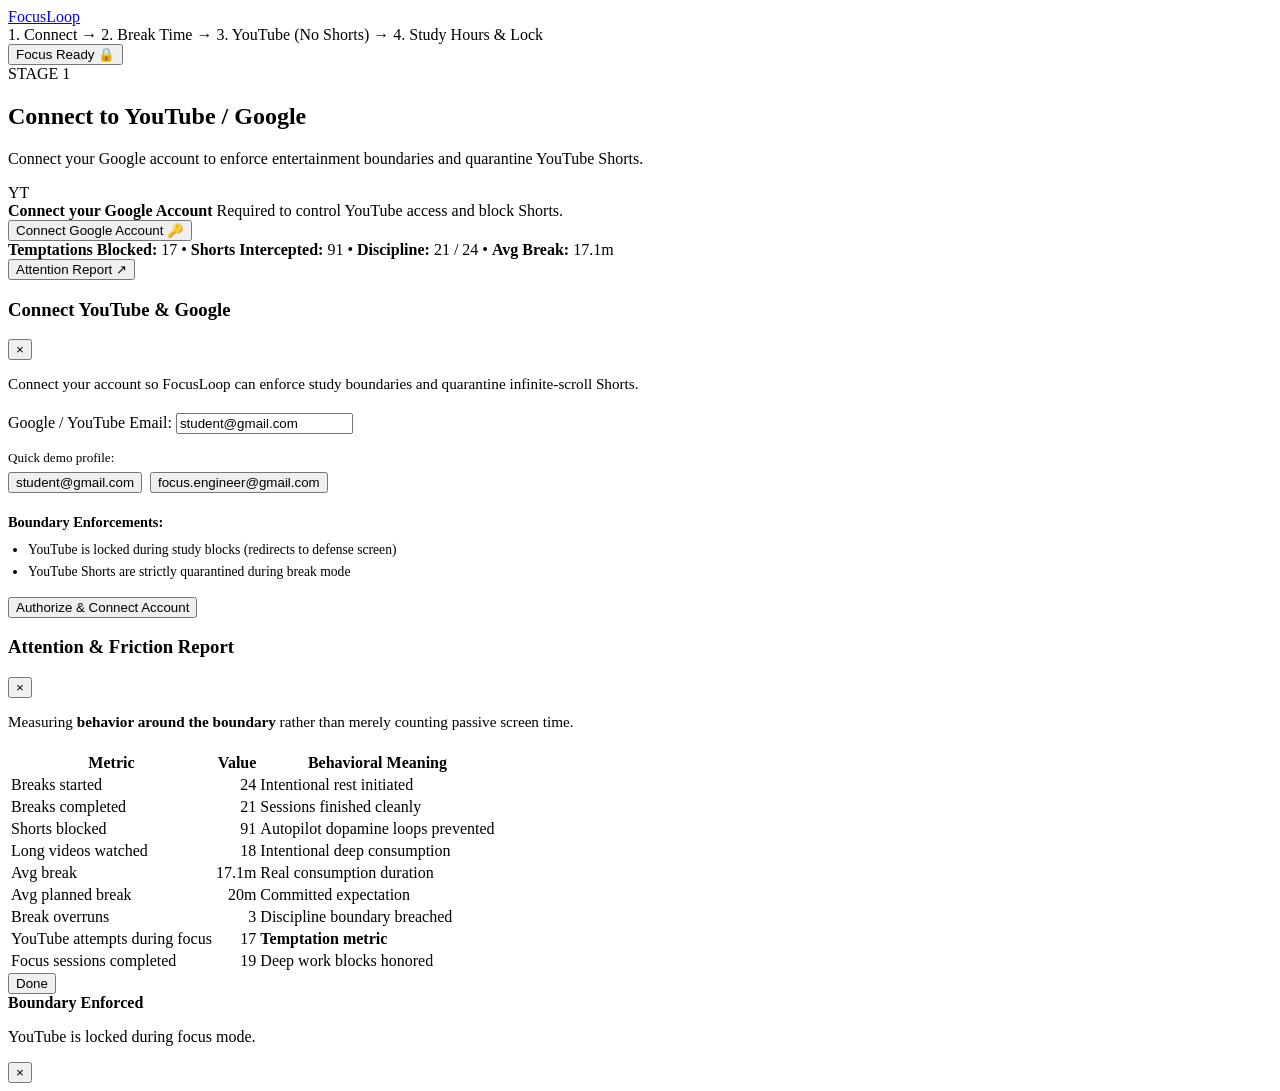
==== core/templates/index.html @ 4b663a51 "Add scrollable feed, intentional search without suggestions, and video bookmarking" ====
<!DOCTYPE html>
<html lang="en">
<head>
  <meta charset="UTF-8">
  <meta name="viewport" content="width=device-width, initial-scale=1.0">
  <title>FocusLoop - Intentional YouTube & Break Boundary</title>
  <link rel="stylesheet" href="/static/css/styles.css">
  <link rel="icon" href="data:image/svg+xml,<svg xmlns=%22http://www.w3.org/2000/svg%22 viewBox=%220%22><text y=%2224%22 font-size=%2222%22>FL</text></svg>">
</head>
<body>

  <!-- Top Brand Navigation Bar -->
  <header class="brand-navbar">
    <a href="/" class="brand-logo-text">FocusLoop</a>

    <div class="flow-stage-indicator" id="flow-stage-indicator">
      <span class="stage-step active" id="badge-step-1">1. Connect</span>
      <span class="stage-arrow">→</span>
      <span class="stage-step" id="badge-step-2">2. Break Time</span>
      <span class="stage-arrow">→</span>
      <span class="stage-step" id="badge-step-3">3. YouTube (No Shorts)</span>
      <span class="stage-arrow">→</span>
      <span class="stage-step" id="badge-step-4">4. Study Hours & Lock</span>
    </div>

    <div class="brand-nav-action">
      <button id="header-status-btn" class="pill-btn">
        Focus Ready 🔒
      </button>
    </div>
  </header>

  <!-- Main Container for Sequential Progression -->
  <main class="page-container">
    <div class="ux-flow-wrapper">

      <!-- ========================================================
           STAGE 1: CONNECT TO GOOGLE / YOUTUBE ACCOUNT
           ======================================================== -->
      <section class="flow-card stage-section" id="stage-connect">
        <div class="flow-card-header">
          <div class="step-badge">STAGE 1</div>
          <h2 class="flow-title">Connect to YouTube / Google</h2>
        </div>
        <p class="flow-desc">
          Connect your Google account to enforce entertainment boundaries and quarantine YouTube Shorts.
        </p>

        <div class="account-prompt-box" id="account-unconnected-box">
          <div class="prompt-icon-group">
            <div class="prompt-avatar-unconnected">YT</div>
            <div class="prompt-text-group">
              <strong class="prompt-title">Connect your Google Account</strong>
              <span class="prompt-sub">Required to control YouTube access and block Shorts.</span>
            </div>
          </div>
          <button id="btn-open-connect-modal" class="pill-btn">
            Connect Google Account 🔑
          </button>
        </div>

        <div class="account-connect-box" id="account-connected-box" style="display: none;">
          <div class="account-info-group">
            <div class="account-avatar" id="account-avatar-char">G</div>
            <div class="account-meta">
              <span class="account-name" id="account-name-text">Google Account: student@gmail.com</span>
              <span class="account-status-pill" id="account-status-pill">● Protected & Synced</span>
            </div>
          </div>
          <div class="account-actions">
            <span class="badge-connected-verified">Active Shield ✓</span>
            <button id="btn-proceed-to-break" class="pill-btn">
              Continue to Choose Break Time →
            </button>
          </div>
        </div>
      </section>


      <!-- ========================================================
           STAGE 2: CHOOSE BREAK TIME
           ======================================================== -->
      <section class="flow-card stage-section" id="stage-choose-break" style="display: none;">
        <div class="flow-card-header">
          <div class="step-badge">STAGE 2</div>
          <h2 class="flow-title">Choose Your Break Time</h2>
        </div>
        <p class="flow-desc">
          How long would you like to take your break? You will be taken directly to YouTube (with Shorts strictly blocked).
        </p>

        <div class="break-choice-container">
          <div class="break-pill-options" id="break-options-group">
            <button type="button" class="break-choice-pill" data-minutes="5">
              <span class="choice-mins">5 min</span>
              <span class="choice-sub">Quick rest</span>
            </button>
            <button type="button" class="break-choice-pill" data-minutes="10">
              <span class="choice-mins">10 min</span>
              <span class="choice-sub">Standard</span>
            </button>
            <button type="button" class="break-choice-pill active" data-minutes="15">
              <span class="choice-mins">15 min</span>
              <span class="choice-sub">Balanced</span>
            </button>
            <button type="button" class="break-choice-pill" data-minutes="20">
              <span class="choice-mins">20 min</span>
              <span class="choice-sub">Long break</span>
            </button>
          </div>

          <div class="custom-break-row">
            <label for="input-custom-break" class="subrow-label">Or custom break minutes:</label>
            <input type="number" id="input-custom-break" class="brand-input brand-input-sm" min="1" max="60" placeholder="15" value="15">
          </div>

          <div class="stage-action-bar">
            <button id="btn-launch-youtube-break" class="pill-btn pill-btn-lg">
              Go to YouTube Page (No Shorts) 🌿 →
            </button>
          </div>
        </div>
      </section>


      <!-- ========================================================
           STAGE 3: DIRECTLY YOUTUBE PAGE (STRICTLY NO SHORTS)
           ======================================================== -->
      <section class="flow-card stage-section" id="stage-youtube-break" style="display: none;">
        <div class="flow-card-header">
          <div class="break-title-wrap">
            <div style="display: flex; align-items: center; gap: 10px;">
              <div class="step-badge">STAGE 3</div>
              <h2 class="flow-title">YouTube Break (No Shorts Allowed)</h2>
            </div>
            <!-- Prominent Block Shorts badge matching sketch -->
            <span class="block-shorts-badge" id="badge-block-shorts">
              🛡️ Block Shorts • Long-Form Only
            </span>
          </div>
        </div>

        <p class="flow-desc">
          Enjoy intentional long-form videos during your break. Infinite-scroll Shorts and recommendation rabbit holes are strictly quarantined.
        </p>

        <!-- Floating/Sticky Break Timer Widget (Signature "(timer)" from sketch) -->
        <div class="sticky-break-timer-banner" id="sticky-break-timer">
          <div class="sticky-timer-left">
            <span class="sticky-timer-caption">Break Remaining</span>
            <span class="sticky-timer-clock" id="break-live-clock">15:00</span>
          </div>
          <div class="sticky-timer-right">
            <button id="btn-finish-break-now" class="pill-btn">
              Finish Break & Start Study 🔒
            </button>
          </div>
        </div>

        <!-- Custom Video URL Input Box (Watch any URL or test Shorts filter) -->
        <div class="custom-video-input-box">
          <label for="custom-video-url" class="custom-url-label">Search or paste any YouTube video link to watch:</label>
          <div class="custom-url-form">
            <input type="url" id="custom-video-url" class="brand-input" placeholder="Paste YouTube URL (e.g. https://www.youtube.com/watch?v=...)">
            <button id="btn-submit-custom-video" class="pill-btn">Watch Video ↗</button>
          </div>
          <div class="test-shorts-row">
            <span class="test-shorts-label">Shorts defense test:</span>
            <button id="btn-test-shorts-intercept" class="pill-link-btn" title="Simulates opening a Shorts link">
              🧪 Try opening a Shorts URL (youtube.com/shorts/...)
            </button>
          </div>
        </div>

        <!-- Inline Distraction-Free Video Player -->
        <div id="inline-player-container" class="inline-player-container">
          <div class="inline-player-header">
            <span id="inline-player-title" class="inline-player-title">Now Playing: How James Webb Space Telescope Unfolds (Veritasium)</span>
            <div style="display: flex; gap: 8px; align-items: center;">
              <a id="btn-player-external-link" href="https://www.youtube.com/watch?v=4P8fKd0IVWE" target="_blank" class="pill-btn pill-btn-sm pill-btn-outline" style="color: #ffffff; border-color: rgba(255,255,255,0.4);">
                Open in YouTube ↗
              </a>
              <button id="btn-close-inline-player" class="pill-btn pill-btn-sm pill-btn-outline" style="color: #ffffff; border-color: rgba(255,255,255,0.4);">
                Close Player &times;
              </button>
            </div>
          </div>
          <div class="inline-iframe-wrap" id="inline-player-iframe">
            <iframe 
              src="https://www.youtube.com/embed/4P8fKd0IVWE?rel=0&enablejsapi=1" 
              title="How James Webb Space Telescope Unfolds" 
              allow="accelerometer; autoplay; clipboard-write; encrypted-media; gyroscope; picture-in-picture; web-share" 
              referrerpolicy="strict-origin-when-cross-origin"
              allowfullscreen>
            </iframe>
          </div>
        </div>

        <!-- Curated Break Video List & Intentional Search -->
        <div class="break-video-feed-container">
          <!-- Intentional Direct Search Bar (No Distraction Suggestions) -->
          <div class="video-search-bar-wrap">
            <div class="search-input-group">
              <input type="text" id="video-search-input" class="brand-input" placeholder="🔍 Search any topic (e.g. Science, Space, History, Nature, Coding, Music...)" autocomplete="off">
              <button id="btn-video-search" class="pill-btn pill-btn-sm" type="button">Search</button>
              <button id="btn-video-clear-search" class="pill-btn pill-btn-sm pill-btn-outline" type="button" style="display: none;">Clear</button>
            </div>
            <div class="search-notice-text">Direct query matching • Zero algorithmic distraction suggestions</div>
          </div>

          <!-- Category and Saved Filter Pills -->
          <div class="feed-header-bar">
            <span class="feed-label" id="feed-results-count">Approved Long-Form Videos</span>
            <div class="feed-actions">
              <button class="filter-pill active" data-cat="All" id="filter-all">All</button>
              <button class="filter-pill" data-cat="Science & Tech">Science</button>
              <button class="filter-pill" data-cat="Nature">Nature</button>
              <button class="filter-pill" data-cat="History">History</button>
              <button class="filter-pill" data-cat="Engineering">Engineering</button>
              <button class="filter-pill" data-cat="Music & Focus">Focus Music</button>
              <button class="filter-pill saved-pill-badge" id="filter-saved">★ Saved Queue (<span id="saved-counter-badge">0</span>)</button>
              <button class="filter-pill" id="btn-surprise-pick">Surprise Pick</button>
            </div>
          </div>

          <!-- Scrollable Video List -->
          <div class="video-rows-list scrollable-video-feed" id="video-cards-grid">
            <!-- Populated with clean horizontal video rows -->
          </div>
        </div>
      </section>


      <!-- ========================================================
           STAGE 4: ASK STUDY HOURS (TRIGGERED AFTER BREAK)
           ======================================================== -->
      <section class="flow-card stage-section" id="stage-ask-study" style="display: none;">
        <div class="flow-card-header">
          <div class="step-badge">STAGE 4</div>
          <h2 class="flow-title">Break is Over! How many hours will you study?</h2>
        </div>
        <p class="flow-desc">
          Rest time has concluded. Choose how many hours you will study, then FocusLoop will lock YouTube and close the entertainment app.
        </p>

        <div class="study-hours-container">
          <div class="study-input-row">
            <label for="study-task-input" class="input-label">What are you studying?</label>
            <input type="text" id="study-task-input" class="brand-input" placeholder="e.g. Mathematics, Programming, Exam preparation" value="Deep Study Session">
          </div>

          <div class="study-hours-presets">
            <span class="input-label">Select study duration:</span>
            <div class="hours-pills-row" id="study-hours-pills">
              <button type="button" class="hour-choice-pill" data-hours="1">
                <span class="hour-title">1 Hour</span>
                <span class="hour-sub">60 min focus</span>
              </button>
              <button type="button" class="hour-choice-pill active" data-hours="2">
                <span class="hour-title">2 Hours</span>
                <span class="hour-sub">120 min focus</span>
              </button>
              <button type="button" class="hour-choice-pill" data-hours="3">
                <span class="hour-title">3 Hours</span>
                <span class="hour-sub">180 min deep block</span>
              </button>
              <button type="button" class="hour-choice-pill" data-hours="4">
                <span class="hour-title">4 Hours</span>
                <span class="hour-sub">Extended study</span>
              </button>
            </div>
          </div>

          <div class="custom-study-row">
            <label for="study-custom-hours" class="subrow-label">Or custom hours / minutes:</label>
            <div style="display: flex; gap: 8px; align-items: center;">
              <input type="number" id="study-custom-hours" class="brand-input brand-input-sm" min="0.5" max="12" step="0.5" placeholder="2" value="2">
              <span style="font-weight: 700; font-size: 0.9rem;">hours</span>
            </div>
          </div>

          <div class="stage-action-bar">
            <button id="btn-lock-and-close" class="pill-btn pill-btn-lg">
              Lock YouTube & Close App 🔒
            </button>
          </div>
        </div>
      </section>


      <!-- ========================================================
           STAGE 5: APP CLOSED / YOUTUBE LOCKED OVERLAY
           ======================================================== -->
      <section class="flow-card stage-section locked-stage-card" id="stage-app-locked" style="display: none;">
        <div class="locked-icon-emblem">🔒</div>
        <h2 class="locked-hero-title">YouTube is Locked for Study</h2>
        <div class="locked-status-pill">
          <span>● Shield Active • Entertainment Quarantined</span>
        </div>

        <p class="locked-hero-sub" id="locked-task-notice">
          FocusLoop has closed YouTube access. Go focus on your study block!
        </p>

        <!-- Big Countdown Clock -->
        <div class="locked-countdown-box">
          <span class="locked-clock-label">Time Remaining in Study Session</span>
          <div class="locked-clock-digits" id="locked-clock-digits">02:00:00</div>
        </div>

        <div class="locked-test-row">
          <button id="btn-test-locked-youtube" class="pill-btn pill-btn-outline">
            Open YouTube (Test Lock Defense)
          </button>
          <button id="btn-end-study-lock" class="pill-btn pill-btn-sm pill-btn-outline">
            Emergency Session End
          </button>
        </div>
      </section>


      <!-- ========================================================
           SUBTLE TELEMETRY FOOTER BAR
           ======================================================== -->
      <footer class="flow-footer-summary">
        <div class="footer-stats-group">
          <span class="footer-stat-item">
            <strong>Temptations Blocked:</strong> <span id="num-yt-focus">17</span>
          </span>
          <span class="stat-separator">•</span>
          <span class="footer-stat-item">
            <strong>Shorts Intercepted:</strong> <span id="num-shorts-blocked">91</span>
          </span>
          <span class="stat-separator">•</span>
          <span class="footer-stat-item">
            <strong>Discipline:</strong> <span id="num-breaks-completed">21 / 24</span>
          </span>
          <span class="stat-separator">•</span>
          <span class="footer-stat-item">
            <strong>Avg Break:</strong> <span id="num-avg-break">17.1m</span>
          </span>
        </div>

        <div class="footer-btn-group">
          <button class="pill-btn pill-btn-sm pill-btn-outline" id="btn-view-analytics-modal">
            Attention Report ↗
          </button>
        </div>
      </footer>

    </div>
  </main>

  <!-- ========================================================
       MODAL: CONNECT ACCOUNT
       ======================================================== -->
  <div id="modal-connect-account" class="modal-backdrop">
    <div class="modal-sheet">
      <div class="modal-header-row">
        <h3>Connect YouTube & Google</h3>
        <button class="modal-close-btn" id="btn-close-connect-modal">&times;</button>
      </div>

      <div class="modal-content-body">
        <p style="font-size: 0.95rem; color: var(--brand-text-muted); margin-bottom: 20px;">
          Connect your account so FocusLoop can enforce study boundaries and quarantine infinite-scroll Shorts.
        </p>

        <div class="connect-form-group">
          <label for="connect-email-input" class="input-label">Google / YouTube Email:</label>
          <input type="email" id="connect-email-input" class="brand-input" placeholder="e.g. student@gmail.com" value="student@gmail.com">
        </div>

        <div style="margin-top: 14px; margin-bottom: 20px;">
          <span class="input-label" style="font-size: 0.82rem;">Quick demo profile:</span>
          <div style="display: flex; gap: 8px; margin-top: 6px;">
            <button type="button" class="pill-btn pill-btn-sm pill-btn-outline" id="btn-preset-email-1">student@gmail.com</button>
            <button type="button" class="pill-btn pill-btn-sm pill-btn-outline" id="btn-preset-email-2">focus.engineer@gmail.com</button>
          </div>
        </div>

        <div class="connect-rules-card">
          <strong style="font-size: 0.9rem;">Boundary Enforcements:</strong>
          <ul style="font-size: 0.85rem; color: var(--brand-text-muted); margin-top: 8px; padding-left: 20px; line-height: 1.6;">
            <li>YouTube is locked during study blocks (redirects to defense screen)</li>
            <li>YouTube Shorts are strictly quarantined during break mode</li>
          </ul>
        </div>
      </div>

      <div class="modal-footer-row">
        <button class="pill-btn" id="btn-confirm-connect">Authorize & Connect Account</button>
      </div>
    </div>
  </div>

  <!-- MODAL: Interaction Analytics Table -->
  <div id="modal-analytics" class="modal-backdrop">
    <div class="modal-sheet">
      <div class="modal-header-row">
        <h3>Attention & Friction Report</h3>
        <button class="modal-close-btn" id="btn-close-analytics">&times;</button>
      </div>

      <div class="modal-content-body">
        <p style="font-size: 0.95rem; color: var(--brand-text-muted); margin-bottom: 20px;">
          Measuring <strong>behavior around the boundary</strong> rather than merely counting passive screen time.
        </p>

        <table class="minimal-table">
          <thead>
            <tr>
              <th>Metric</th>
              <th style="text-align: right;">Value</th>
              <th>Behavioral Meaning</th>
            </tr>
          </thead>
          <tbody id="analytics-tbody">
            <tr><td>Breaks started</td><td style="text-align: right;" class="bold-val" id="tb-breaks-started">24</td><td>Intentional rest initiated</td></tr>
            <tr><td>Breaks completed</td><td style="text-align: right;" class="bold-val" id="tb-breaks-completed">21</td><td>Sessions finished cleanly</td></tr>
            <tr><td>Shorts blocked</td><td style="text-align: right;" class="bold-val" id="tb-shorts-blocked">91</td><td>Autopilot dopamine loops prevented</td></tr>
            <tr><td>Long videos watched</td><td style="text-align: right;" class="bold-val" id="tb-long-videos">18</td><td>Intentional deep consumption</td></tr>
            <tr><td>Avg break</td><td style="text-align: right;" class="bold-val" id="tb-avg-break">17.1m</td><td>Real consumption duration</td></tr>
            <tr><td>Avg planned break</td><td style="text-align: right;" class="bold-val" id="tb-avg-planned">20m</td><td>Committed expectation</td></tr>
            <tr><td>Break overruns</td><td style="text-align: right;" class="bold-val" id="tb-overruns">3</td><td>Discipline boundary breached</td></tr>
            <tr><td>YouTube attempts during focus</td><td style="text-align: right;" class="bold-val" id="tb-yt-focus">17</td><td><strong>Temptation metric</strong></td></tr>
            <tr><td>Focus sessions completed</td><td style="text-align: right;" class="bold-val" id="tb-focus-completed">19</td><td>Deep work blocks honored</td></tr>
          </tbody>
        </table>
      </div>

      <div class="modal-footer-row">
        <button class="pill-btn" id="btn-done-analytics">Done</button>
      </div>
    </div>
  </div>

  <!-- Toast Notification -->
  <div id="brand-toast" class="brand-toast">
    <div class="toast-copy">
      <strong id="toast-heading">Boundary Enforced</strong>
      <p id="toast-text">YouTube is locked during focus mode.</p>
    </div>
    <button class="toast-close-x" id="btn-toast-close">&times;</button>
  </div>

  <script src="/static/js/app.js"></script>
</body>
</html>
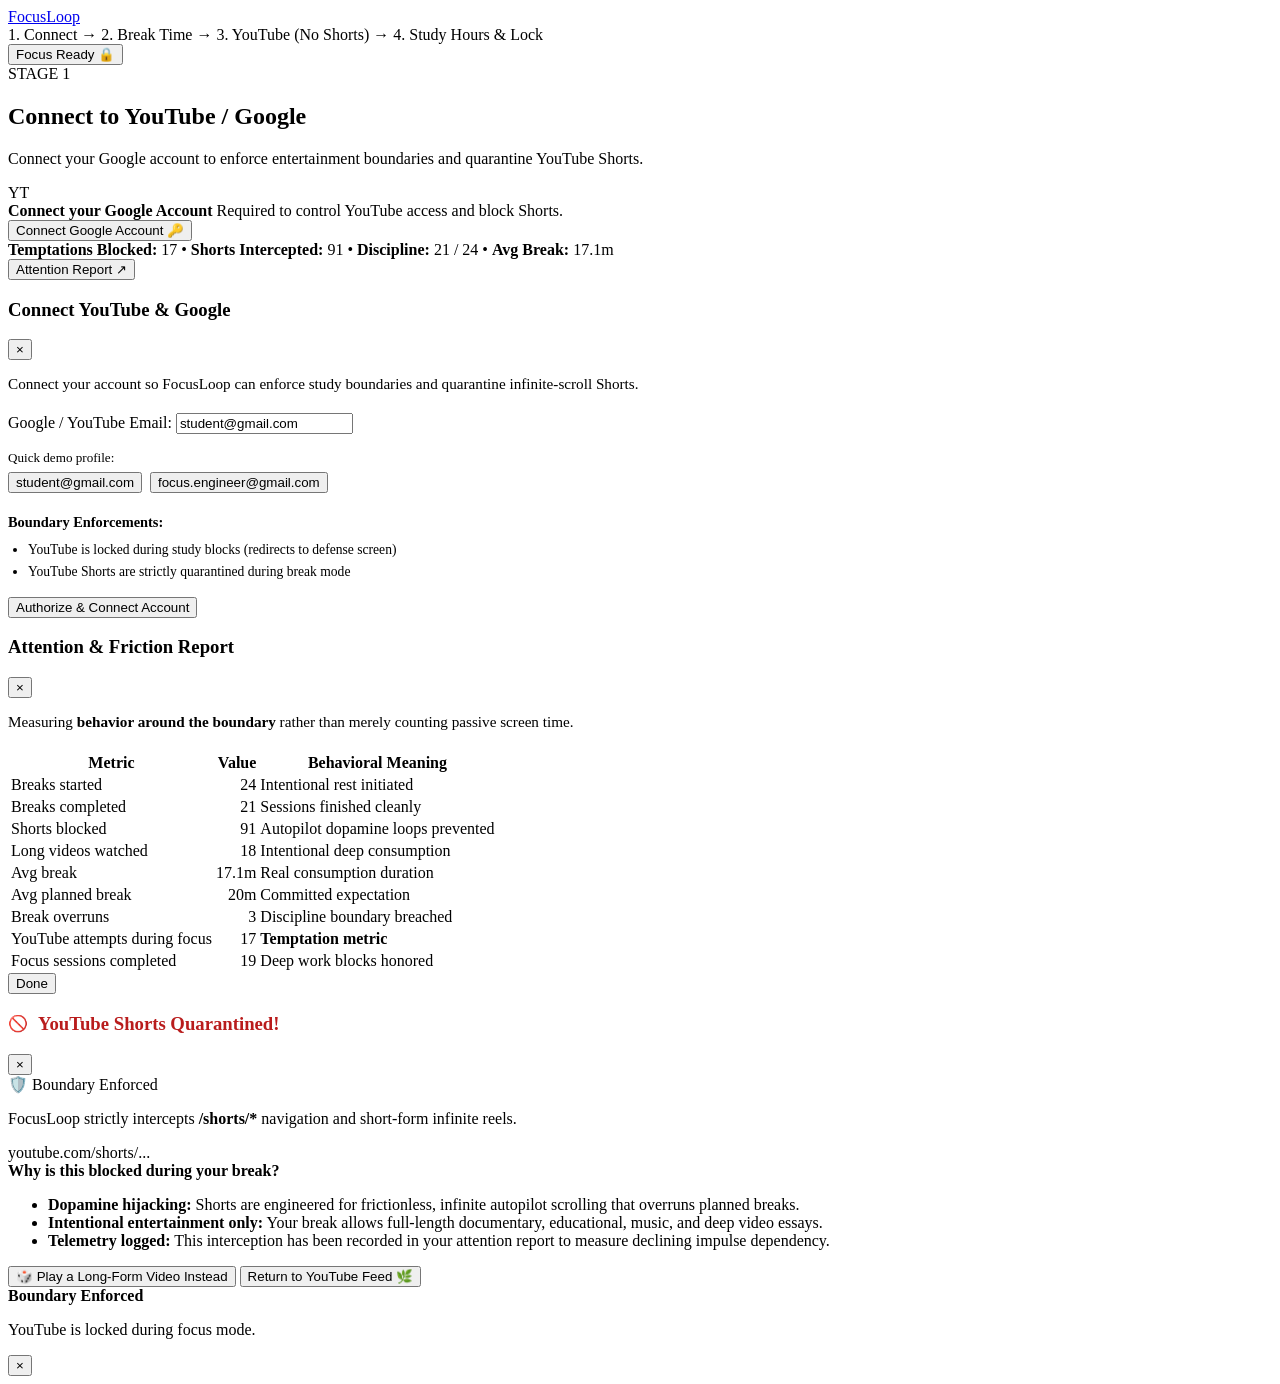
==== commit eef8d308: "feat(youtube): enhance Stage 3 with authentic YouTube browsing, video thumbnails, categories, search" ====
--- a/core/templates/index.html
+++ b/core/templates/index.html
@@ -124,110 +124,196 @@
 
 
       <!-- ========================================================
-           STAGE 3: DIRECTLY YOUTUBE PAGE (STRICTLY NO SHORTS)
+           STAGE 3: AUTHENTIC YOUTUBE BROWSING (STRICTLY NO SHORTS)
            ======================================================== -->
-      <section class="flow-card stage-section" id="stage-youtube-break" style="display: none;">
-        <div class="flow-card-header">
-          <div class="break-title-wrap">
-            <div style="display: flex; align-items: center; gap: 10px;">
-              <div class="step-badge">STAGE 3</div>
-              <h2 class="flow-title">YouTube Break (No Shorts Allowed)</h2>
-            </div>
-            <!-- Prominent Block Shorts badge matching sketch -->
+      <section class="flow-card stage-section yt-stage-container" id="stage-youtube-break" style="display: none;">
+        
+        <!-- Sticky Break HUD & Safety Banner -->
+        <div class="sticky-break-timer-banner yt-break-hud" id="sticky-break-timer">
+          <div class="sticky-timer-left">
+            <span class="yt-hud-pulse">●</span>
+            <div class="sticky-timer-meta">
+              <span class="sticky-timer-caption">Intentional Break Active</span>
+              <span class="sticky-timer-clock" id="break-live-clock">15:00</span>
+            </div>
+          </div>
+          <div class="yt-hud-center">
             <span class="block-shorts-badge" id="badge-block-shorts">
-              🛡️ Block Shorts • Long-Form Only
+              🛡️ Shorts Quarantined • Long-Form Only
             </span>
           </div>
-        </div>
-
-        <p class="flow-desc">
-          Enjoy intentional long-form videos during your break. Infinite-scroll Shorts and recommendation rabbit holes are strictly quarantined.
-        </p>
-
-        <!-- Floating/Sticky Break Timer Widget (Signature "(timer)" from sketch) -->
-        <div class="sticky-break-timer-banner" id="sticky-break-timer">
-          <div class="sticky-timer-left">
-            <span class="sticky-timer-caption">Break Remaining</span>
-            <span class="sticky-timer-clock" id="break-live-clock">15:00</span>
-          </div>
           <div class="sticky-timer-right">
-            <button id="btn-finish-break-now" class="pill-btn">
+            <button id="btn-finish-break-now" class="pill-btn pill-btn-finish">
               Finish Break & Start Study 🔒
             </button>
           </div>
         </div>
 
-        <!-- Custom Video URL Input Box (Watch any URL or test Shorts filter) -->
-        <div class="custom-video-input-box">
-          <label for="custom-video-url" class="custom-url-label">Search or paste any YouTube video link to watch:</label>
-          <div class="custom-url-form">
-            <input type="url" id="custom-video-url" class="brand-input" placeholder="Paste YouTube URL (e.g. https://www.youtube.com/watch?v=...)">
-            <button id="btn-submit-custom-video" class="pill-btn">Watch Video ↗</button>
-          </div>
-          <div class="test-shorts-row">
-            <span class="test-shorts-label">Shorts defense test:</span>
-            <button id="btn-test-shorts-intercept" class="pill-link-btn" title="Simulates opening a Shorts link">
-              🧪 Try opening a Shorts URL (youtube.com/shorts/...)
-            </button>
-          </div>
-        </div>
-
-        <!-- Inline Distraction-Free Video Player -->
-        <div id="inline-player-container" class="inline-player-container">
-          <div class="inline-player-header">
-            <span id="inline-player-title" class="inline-player-title">Now Playing: How James Webb Space Telescope Unfolds (Veritasium)</span>
-            <div style="display: flex; gap: 8px; align-items: center;">
-              <a id="btn-player-external-link" href="https://www.youtube.com/watch?v=4P8fKd0IVWE" target="_blank" class="pill-btn pill-btn-sm pill-btn-outline" style="color: #ffffff; border-color: rgba(255,255,255,0.4);">
-                Open in YouTube ↗
-              </a>
-              <button id="btn-close-inline-player" class="pill-btn pill-btn-sm pill-btn-outline" style="color: #ffffff; border-color: rgba(255,255,255,0.4);">
-                Close Player &times;
+        <!-- YouTube Brand App Bar & Search -->
+        <div class="yt-app-bar">
+          <div class="yt-app-brand">
+            <div class="yt-logo-badge">
+              <span class="yt-play-icon">▶</span>
+              <span class="yt-logo-title">YouTube</span>
+            </div>
+            <span class="yt-brand-pill">FocusLoop Break</span>
+          </div>
+
+          <!-- YouTube Search & Direct URL Input -->
+          <div class="yt-search-container">
+            <form id="yt-search-form" class="yt-search-form" onsubmit="return false;">
+              <div class="yt-search-input-wrap">
+                <span class="yt-search-lens-icon">🔍</span>
+                <input 
+                  type="text" 
+                  id="video-search-input" 
+                  class="yt-search-input" 
+                  placeholder="Search videos or paste YouTube link (Shorts will be quarantined)..." 
+                  autocomplete="off"
+                  spellcheck="false"
+                >
+                <button type="button" id="btn-video-clear-search" class="yt-search-clear-btn" style="display: none;" title="Clear search">✕</button>
+              </div>
+              <button type="submit" id="btn-video-search" class="yt-search-submit-btn" title="Search">
+                <span>Search</span>
               </button>
-            </div>
-          </div>
-          <div class="inline-iframe-wrap" id="inline-player-iframe">
-            <iframe 
-              src="https://www.youtube.com/embed/4P8fKd0IVWE?rel=0&enablejsapi=1" 
-              title="How James Webb Space Telescope Unfolds" 
-              allow="accelerometer; autoplay; clipboard-write; encrypted-media; gyroscope; picture-in-picture; web-share" 
-              referrerpolicy="strict-origin-when-cross-origin"
-              allowfullscreen>
-            </iframe>
-          </div>
-        </div>
-
-        <!-- Curated Break Video List & Intentional Search -->
-        <div class="break-video-feed-container">
-          <!-- Intentional Direct Search Bar (No Distraction Suggestions) -->
-          <div class="video-search-bar-wrap">
-            <div class="search-input-group">
-              <input type="text" id="video-search-input" class="brand-input" placeholder="🔍 Search any topic (e.g. Science, Space, History, Nature, Coding, Music...)" autocomplete="off">
-              <button id="btn-video-search" class="pill-btn pill-btn-sm" type="button">Search</button>
-              <button id="btn-video-clear-search" class="pill-btn pill-btn-sm pill-btn-outline" type="button" style="display: none;">Clear</button>
-            </div>
-            <div class="search-notice-text">Direct query matching • Zero algorithmic distraction suggestions</div>
-          </div>
-
-          <!-- Category and Saved Filter Pills -->
-          <div class="feed-header-bar">
-            <span class="feed-label" id="feed-results-count">Approved Long-Form Videos</span>
-            <div class="feed-actions">
-              <button class="filter-pill active" data-cat="All" id="filter-all">All</button>
-              <button class="filter-pill" data-cat="Science & Tech">Science</button>
-              <button class="filter-pill" data-cat="Nature">Nature</button>
-              <button class="filter-pill" data-cat="History">History</button>
-              <button class="filter-pill" data-cat="Engineering">Engineering</button>
-              <button class="filter-pill" data-cat="Music & Focus">Focus Music</button>
-              <button class="filter-pill saved-pill-badge" id="filter-saved">★ Saved Queue (<span id="saved-counter-badge">0</span>)</button>
-              <button class="filter-pill" id="btn-surprise-pick">Surprise Pick</button>
-            </div>
-          </div>
-
-          <!-- Scrollable Video List -->
-          <div class="video-rows-list scrollable-video-feed" id="video-cards-grid">
-            <!-- Populated with clean horizontal video rows -->
-          </div>
-        </div>
+            </form>
+          </div>
+
+          <div class="yt-app-actions">
+            <button id="btn-test-shorts-intercept" class="pill-btn pill-btn-sm yt-btn-test-shorts" title="Simulate opening a /shorts/ URL to verify defense">
+              🧪 Test Shorts Defense
+            </button>
+          </div>
+        </div>
+
+        <!-- YouTube Navigation & Filter Chips Bar -->
+        <div class="yt-navigation-bar">
+          <div class="yt-nav-tabs">
+            <button type="button" class="yt-nav-tab active" id="tab-home" data-tab="home">
+              <span class="tab-icon">🏠</span> Home Feed
+            </button>
+            <button type="button" class="yt-nav-tab" id="tab-saved" data-tab="saved">
+              <span class="tab-icon">★</span> Saved Queue (<span id="saved-counter-badge">0</span>)
+            </button>
+            <button type="button" class="yt-nav-tab" id="tab-history" data-tab="history">
+              <span class="tab-icon">🕒</span> Watched (<span id="history-counter-badge">0</span>)
+            </button>
+            <button type="button" class="yt-nav-tab" id="btn-surprise-pick">
+              <span class="tab-icon">🎲</span> Surprise Me
+            </button>
+          </div>
+
+          <div class="yt-categories-scroll">
+            <button class="filter-pill active" data-cat="All" id="filter-all">All</button>
+            <button class="filter-pill" data-cat="Science & Tech">Science & Tech</button>
+            <button class="filter-pill" data-cat="Coding & Math">Coding & Math</button>
+            <button class="filter-pill" data-cat="Engineering">Engineering</button>
+            <button class="filter-pill" data-cat="History">History</button>
+            <button class="filter-pill" data-cat="Nature">Nature</button>
+            <button class="filter-pill" data-cat="Craftsmanship">Craftsmanship</button>
+            <button class="filter-pill" data-cat="Art & Essays">Art & Essays</button>
+            <button class="filter-pill" data-cat="Music & Focus">Focus Music</button>
+            <button class="filter-pill" data-cat="Philosophy">Philosophy</button>
+          </div>
+        </div>
+
+        <!-- ====================================================
+             VIEW 1: YOUTUBE HOME / FEED (THUMBNAIL GRID)
+             ==================================================== -->
+        <div id="yt-feed-view" class="yt-feed-view">
+          <div class="yt-feed-header-row">
+            <div class="yt-feed-header-left">
+              <h3 class="yt-feed-heading" id="feed-results-count">Approved Long-Form Videos</h3>
+              <span class="yt-feed-sub">Filtered intentional content • Infinite loops stripped</span>
+            </div>
+            <div class="yt-feed-header-right">
+              <span class="yt-grid-status-badge">100% Long-Form</span>
+            </div>
+          </div>
+
+          <!-- Real YouTube Video Thumbnail Grid -->
+          <div class="yt-video-grid" id="video-cards-grid">
+            <!-- Dynamically populated with YouTube video cards -->
+          </div>
+        </div>
+
+        <!-- ====================================================
+             VIEW 2: YOUTUBE WATCH / THEATER VIEW
+             ==================================================== -->
+        <div id="yt-watch-view" class="yt-watch-view" style="display: none;">
+          <div class="yt-watch-topbar">
+            <button id="btn-back-to-feed" class="pill-btn pill-btn-sm pill-btn-outline yt-back-btn">
+              ← Back to YouTube Feed
+            </button>
+            <div class="yt-watch-policy-pill">
+              <span>● Boundary Shield Active • Break Timer Running</span>
+            </div>
+          </div>
+
+          <div class="yt-watch-layout">
+            <!-- Left: Main Video Player & Details -->
+            <div class="yt-watch-main">
+              <div class="yt-player-aspect-wrapper" id="inline-player-container">
+                <div class="inline-iframe-wrap" id="inline-player-iframe">
+                  <!-- YouTube iframe embed injected here -->
+                </div>
+              </div>
+
+              <div class="yt-video-details-card">
+                <h1 id="watch-video-title" class="watch-title-heading">Video Title</h1>
+                <span id="inline-player-title" style="display: none;"></span>
+
+                <div class="yt-video-toolbar">
+                  <div class="yt-channel-info-group">
+                    <div class="yt-channel-avatar" id="watch-channel-avatar">Y</div>
+                    <div class="yt-channel-names">
+                      <span class="yt-channel-title" id="watch-channel-name">Channel</span>
+                      <span class="yt-channel-badge">Verified Intentional Creator</span>
+                    </div>
+                  </div>
+
+                  <div class="yt-video-actions">
+                    <button id="btn-watch-save" class="pill-btn pill-btn-sm pill-btn-outline" type="button">
+                      ★ Save to Queue
+                    </button>
+                    <button id="btn-watch-copy" class="pill-btn pill-btn-sm pill-btn-outline" type="button">
+                      🔗 Copy URL
+                    </button>
+                    <a id="btn-player-external-link" href="#" target="_blank" class="pill-btn pill-btn-sm pill-btn-outline">
+                      Open in YouTube ↗
+                    </a>
+                  </div>
+                </div>
+
+                <!-- Video Description Box -->
+                <div class="yt-description-box" id="watch-description-box">
+                  <div class="yt-desc-meta-row">
+                    <span id="watch-duration-tag" class="yt-desc-pill">24 min</span>
+                    <span id="watch-category-tag" class="yt-desc-pill">Science & Tech</span>
+                    <span class="yt-desc-pill yt-desc-pill-shield">🛡️ Long-Form Verified</span>
+                  </div>
+                  <p id="watch-video-desc" class="yt-desc-text">Video description...</p>
+                  <div class="yt-desc-notice">
+                    FocusLoop Rule: Videos under 5 minutes or infinite /shorts/ feeds are quarantined. This video was permitted under your active intentional break.
+                  </div>
+                </div>
+              </div>
+            </div>
+
+            <!-- Right: Up Next Intentional Long-Form Queue -->
+            <div class="yt-watch-sidebar">
+              <div class="yt-sidebar-header">
+                <h4>Up Next (Curated Long-Form)</h4>
+                <span class="yt-sidebar-sub">No algorithm traps</span>
+              </div>
+              <div class="yt-up-next-list" id="up-next-list">
+                <!-- Dynamically populated with related long-form videos -->
+              </div>
+            </div>
+          </div>
+        </div>
+
       </section>
 
 
@@ -435,6 +521,49 @@
     </div>
   </div>
 
+  <!-- MODAL: Shorts Quarantined Defense Alert -->
+  <div id="modal-shorts-quarantined" class="modal-backdrop">
+    <div class="modal-sheet modal-quarantine-sheet">
+      <div class="modal-header-row">
+        <div style="display: flex; align-items: center; gap: 10px;">
+          <span class="quarantine-icon-circle">🚫</span>
+          <h3 style="color: #b91c1c;">YouTube Shorts Quarantined!</h3>
+        </div>
+        <button class="modal-close-btn" id="btn-close-quarantine-modal">&times;</button>
+      </div>
+
+      <div class="modal-content-body">
+        <div class="quarantine-hero-box">
+          <div class="quarantine-shield-badge">🛡️ Boundary Enforced</div>
+          <p class="quarantine-main-msg">
+            FocusLoop strictly intercepts <strong>/shorts/*</strong> navigation and short-form infinite reels.
+          </p>
+          <div class="quarantine-url-pill" id="quarantine-intercepted-url">
+            youtube.com/shorts/...
+          </div>
+        </div>
+
+        <div class="quarantine-reasons-card">
+          <strong>Why is this blocked during your break?</strong>
+          <ul class="quarantine-reasons-list">
+            <li><strong>Dopamine hijacking:</strong> Shorts are engineered for frictionless, infinite autopilot scrolling that overruns planned breaks.</li>
+            <li><strong>Intentional entertainment only:</strong> Your break allows full-length documentary, educational, music, and deep video essays.</li>
+            <li><strong>Telemetry logged:</strong> This interception has been recorded in your attention report to measure declining impulse dependency.</li>
+          </ul>
+        </div>
+      </div>
+
+      <div class="modal-footer-row quarantine-footer-actions">
+        <button class="pill-btn pill-btn-outline" id="btn-quarantine-surprise">
+          🎲 Play a Long-Form Video Instead
+        </button>
+        <button class="pill-btn pill-btn-quarantine-dismiss" id="btn-dismiss-quarantine">
+          Return to YouTube Feed 🌿
+        </button>
+      </div>
+    </div>
+  </div>
+
   <!-- Toast Notification -->
   <div id="brand-toast" class="brand-toast">
     <div class="toast-copy">
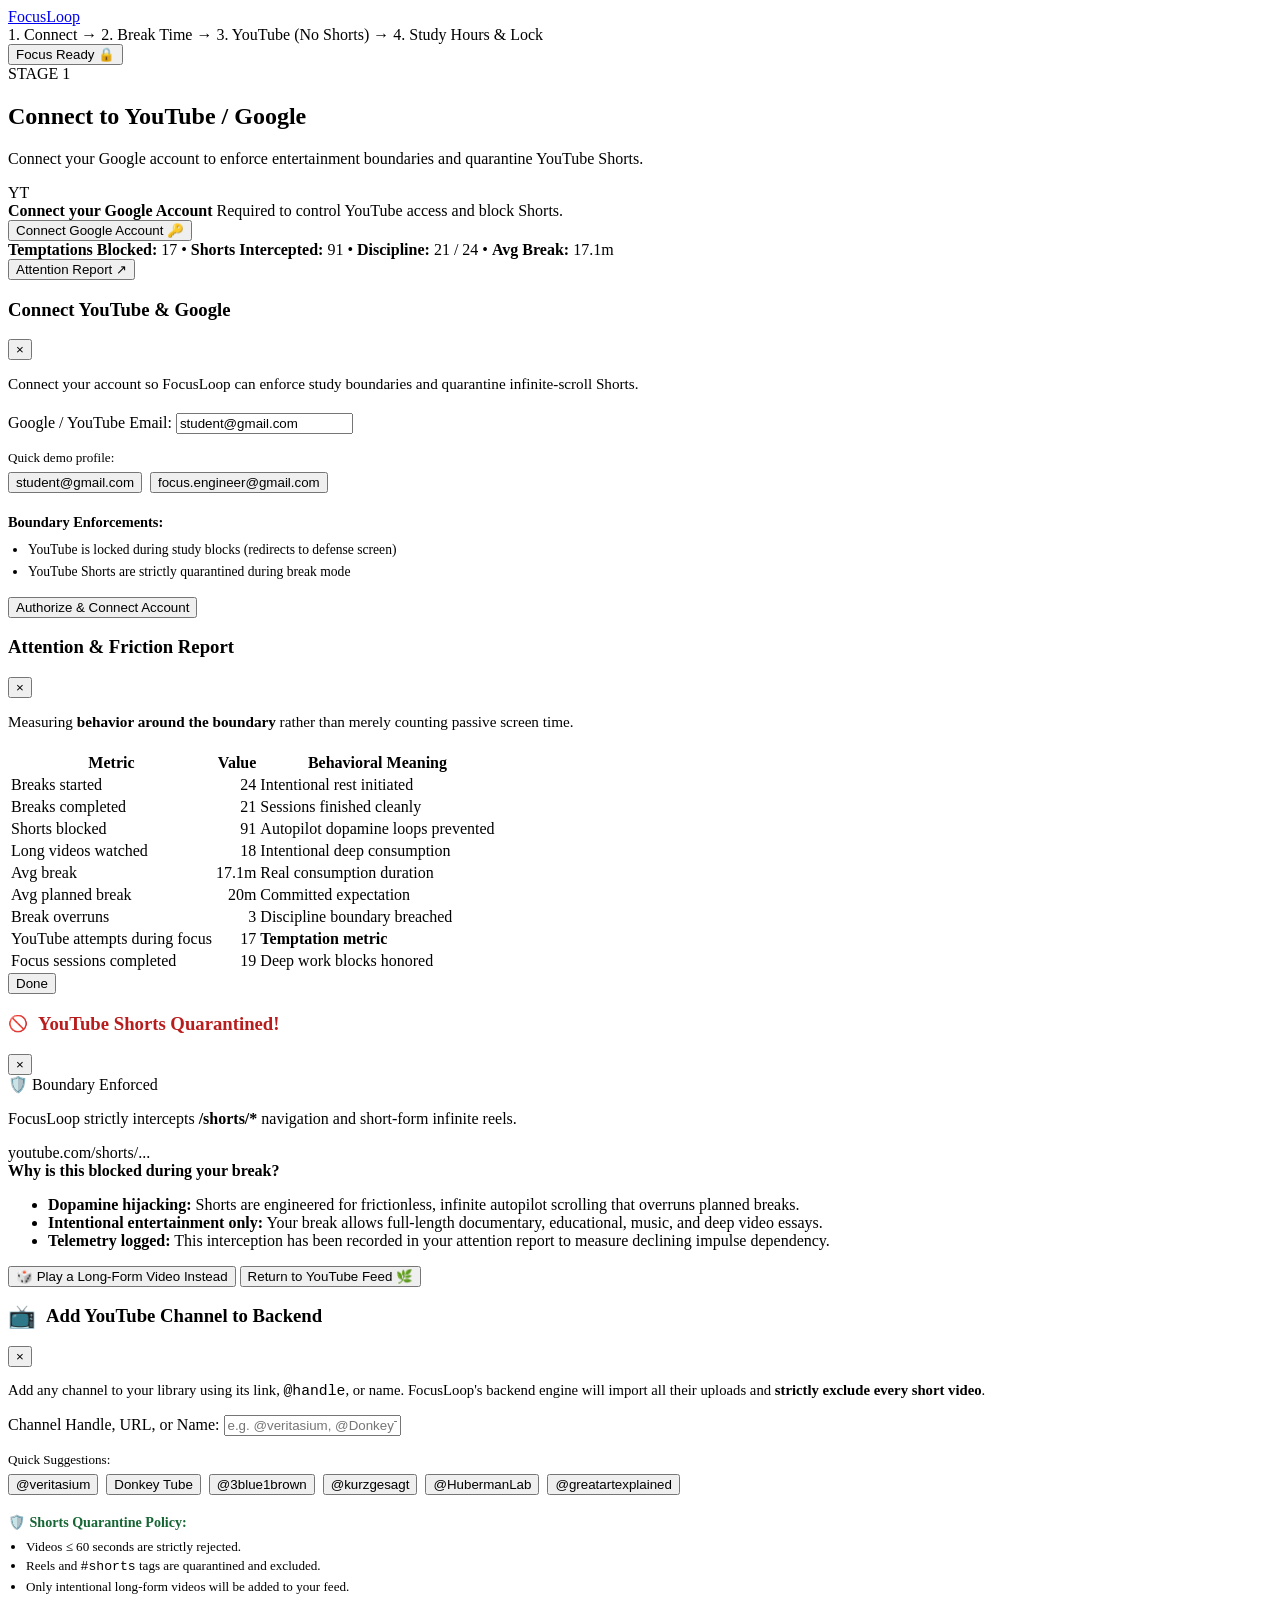
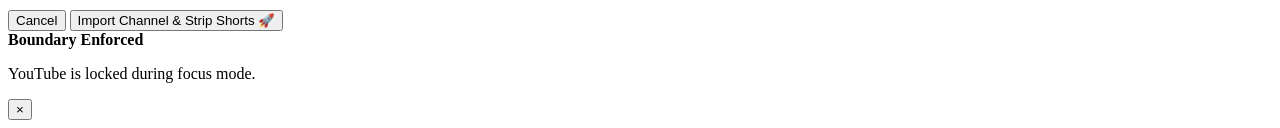
==== commit 300f4d4a: "feat: Add backend YouTube channel ingestion program with strict Shorts quarantine and channels hub" ====
--- a/core/templates/index.html
+++ b/core/templates/index.html
@@ -114,10 +114,13 @@
             <input type="number" id="input-custom-break" class="brand-input brand-input-sm" min="1" max="60" placeholder="15" value="15">
           </div>
 
-          <div class="stage-action-bar">
-            <button id="btn-launch-youtube-break" class="pill-btn pill-btn-lg">
-              Go to YouTube Page (No Shorts) 🌿 →
-            </button>
+          <div class="stage-action-bar" style="display: flex; flex-direction: column; gap: 12px; align-items: center; margin-top: 24px;">
+            <button id="btn-launch-youtube-break" class="pill-btn pill-btn-lg" style="width: 100%; max-width: 500px; font-weight: 700;">
+              Start Break & Browse Long-Form YouTube →
+            </button>
+            <span style="font-size: 0.85rem; color: var(--brand-text-muted); text-align: center;">
+              🛡️ Intentional entertainment only. Shorts loops and infinite reels remain strictly quarantined.
+            </span>
           </div>
         </div>
       </section>
@@ -149,6 +152,22 @@
           </div>
         </div>
 
+        <!-- Google Account YouTube Status Bar -->
+        <div class="yt-google-account-banner" id="yt-google-account-banner">
+          <div class="yt-account-badge-left">
+            <div class="yt-account-icon" id="yt-account-avatar-char">G</div>
+            <div class="yt-account-details">
+              <span class="yt-account-email" id="yt-account-email-label">Google Account: student@gmail.com</span>
+              <span class="yt-account-sub">Intentional Break Active • Entertainment Unlocked (Shorts Shield Running)</span>
+            </div>
+          </div>
+          <div class="yt-account-badge-right">
+            <span class="badge-connected-verified" style="font-size: 0.82rem; padding: 6px 14px;">
+              🛡️ Long-Form Shield Active
+            </span>
+          </div>
+        </div>
+
         <!-- YouTube Brand App Bar & Search -->
         <div class="yt-app-bar">
           <div class="yt-app-brand">
@@ -168,7 +187,7 @@
                   type="text" 
                   id="video-search-input" 
                   class="yt-search-input" 
-                  placeholder="Search videos or paste YouTube link (Shorts will be quarantined)..." 
+                  placeholder="Search YouTube (e.g. Donkey Tube, Veritasium, Documentaries)..." 
                   autocomplete="off"
                   spellcheck="false"
                 >
@@ -181,6 +200,9 @@
           </div>
 
           <div class="yt-app-actions">
+            <button id="btn-open-add-channel-modal" class="pill-btn pill-btn-sm" style="background: var(--brand-dark); color: var(--brand-canvas); font-weight: 700;" title="Add any YouTube channel to backend and strip shorts">
+              ➕ Add Channel
+            </button>
             <button id="btn-test-shorts-intercept" class="pill-btn pill-btn-sm yt-btn-test-shorts" title="Simulate opening a /shorts/ URL to verify defense">
               🧪 Test Shorts Defense
             </button>
@@ -193,6 +215,9 @@
             <button type="button" class="yt-nav-tab active" id="tab-home" data-tab="home">
               <span class="tab-icon">🏠</span> Home Feed
             </button>
+            <button type="button" class="yt-nav-tab" id="tab-channels" data-tab="channels">
+              <span class="tab-icon">📺</span> Channels (<span id="channels-counter-badge">0</span>)
+            </button>
             <button type="button" class="yt-nav-tab" id="tab-saved" data-tab="saved">
               <span class="tab-icon">★</span> Saved Queue (<span id="saved-counter-badge">0</span>)
             </button>
@@ -206,6 +231,7 @@
 
           <div class="yt-categories-scroll">
             <button class="filter-pill active" data-cat="All" id="filter-all">All</button>
+            <button class="filter-pill" data-cat="Entertainment & Culture">Entertainment & Culture</button>
             <button class="filter-pill" data-cat="Science & Tech">Science & Tech</button>
             <button class="filter-pill" data-cat="Coding & Math">Coding & Math</button>
             <button class="filter-pill" data-cat="Engineering">Engineering</button>
@@ -227,8 +253,8 @@
               <h3 class="yt-feed-heading" id="feed-results-count">Approved Long-Form Videos</h3>
               <span class="yt-feed-sub">Filtered intentional content • Infinite loops stripped</span>
             </div>
-            <div class="yt-feed-header-right">
-              <span class="yt-grid-status-badge">100% Long-Form</span>
+            <div class="yt-feed-header-right" style="display: flex; gap: 8px; align-items: center;">
+              <span class="yt-grid-status-badge">100% Long-Form Only</span>
             </div>
           </div>
 
@@ -310,6 +336,73 @@
               <div class="yt-up-next-list" id="up-next-list">
                 <!-- Dynamically populated with related long-form videos -->
               </div>
+            </div>
+          </div>
+        </div>
+
+        <!-- ====================================================
+             VIEW 3: YOUTUBE CHANNELS DIRECTORY (STRICTLY NO SHORTS)
+             ==================================================== -->
+        <div id="yt-channels-view" class="yt-channels-view" style="display: none;">
+          <div class="yt-feed-header-row" id="channels-main-header">
+            <div class="yt-feed-header-left">
+              <h3 class="yt-feed-heading" id="channels-list-heading">My Subscribed YouTube Channels</h3>
+              <span class="yt-feed-sub">Every channel's full long-form catalog • All Shorts strictly quarantined</span>
+            </div>
+            <div class="yt-feed-header-right">
+              <button id="btn-channels-add-new" class="pill-btn pill-btn-sm" type="button" style="background: var(--brand-dark); color: var(--brand-canvas); font-weight: 700;">
+                ➕ Add Another Channel
+              </button>
+            </div>
+          </div>
+
+          <!-- Active Channel Banner (when a single channel is selected) -->
+          <div id="channel-focus-banner" class="channel-focus-banner" style="display: none;">
+            <div class="channel-banner-left">
+              <div class="channel-focus-avatar-wrap">
+                <img id="channel-focus-avatar" src="" alt="Channel Avatar" class="channel-focus-avatar-img">
+                <div id="channel-focus-avatar-fallback" class="channel-focus-avatar-fallback">Y</div>
+              </div>
+              <div class="channel-focus-meta">
+                <div style="display: flex; align-items: center; gap: 8px;">
+                  <h2 id="channel-focus-title" class="channel-focus-name">Channel Name</h2>
+                  <span class="channel-badge-check" title="Verified Creator">✓</span>
+                </div>
+                <div class="channel-subline-row">
+                  <span id="channel-focus-handle" class="channel-focus-handle">@handle</span>
+                  <span>•</span>
+                  <span id="channel-focus-subs" class="channel-focus-subs">Subscribers</span>
+                  <span>•</span>
+                  <span id="channel-focus-video-count" class="channel-focus-count">0 Long-Form Videos</span>
+                </div>
+              </div>
+            </div>
+            <div class="channel-banner-right">
+              <span class="channel-shield-guarantee">🛡️ 100% Long-Form • Zero Shorts</span>
+              <button id="btn-back-to-all-channels" class="pill-btn pill-btn-sm pill-btn-outline" type="button">
+                ← All Channels
+              </button>
+            </div>
+          </div>
+
+          <!-- Channel Long-form Videos Grid (shown when viewing a specific channel) -->
+          <div id="channel-videos-grid" class="yt-video-grid" style="display: none;"></div>
+
+          <!-- Channels Cards Directory Grid (shown when viewing all channels) -->
+          <div id="channels-cards-grid" class="channels-cards-grid">
+            <!-- Dynamically populated with YouTube channel cards -->
+          </div>
+
+          <!-- Quick-Add Popular Creators Shelf -->
+          <div class="popular-channels-shelf" id="popular-channels-shelf">
+            <div class="popular-shelf-header">
+              <div>
+                <h4 style="margin: 0; font-size: 1.05rem;">Popular Intentional Creators</h4>
+                <span style="font-size: 0.85rem; color: var(--brand-text-muted);">1-Click Add via Backend (Shorts Excluded)</span>
+              </div>
+            </div>
+            <div id="popular-channels-chips" class="popular-channels-chips">
+              <!-- Dynamically populated with popular channel chips -->
             </div>
           </div>
         </div>
@@ -396,7 +489,7 @@
 
         <div class="locked-test-row">
           <button id="btn-test-locked-youtube" class="pill-btn pill-btn-outline">
-            Open YouTube (Test Lock Defense)
+            Simulate Temptation (Test Lock Defense)
           </button>
           <button id="btn-end-study-lock" class="pill-btn pill-btn-sm pill-btn-outline">
             Emergency Session End
@@ -561,6 +654,65 @@
           Return to YouTube Feed 🌿
         </button>
       </div>
+  <!-- ========================================================
+       MODAL: ADD YOUTUBE CHANNEL (BACKEND INGESTION)
+       ======================================================== -->
+  <div id="modal-add-channel" class="modal-backdrop">
+    <div class="modal-sheet">
+      <div class="modal-header-row">
+        <div style="display: flex; align-items: center; gap: 10px;">
+          <span style="font-size: 1.4rem;">📺</span>
+          <h3>Add YouTube Channel to Backend</h3>
+        </div>
+        <button class="modal-close-btn" id="btn-close-add-channel-modal">&times;</button>
+      </div>
+
+      <div class="modal-content-body">
+        <p style="font-size: 0.92rem; color: var(--brand-text-muted); margin-bottom: 16px;">
+          Add any channel to your library using its link, <code>@handle</code>, or name. FocusLoop's backend engine will import all their uploads and <strong>strictly exclude every short video</strong>.
+        </p>
+
+        <div class="connect-form-group">
+          <label for="input-channel-query" class="input-label">Channel Handle, URL, or Name:</label>
+          <input 
+            type="text" 
+            id="input-channel-query" 
+            class="brand-input" 
+            placeholder="e.g. @veritasium, @DonkeyTube, https://youtube.com/@3blue1brown"
+            autocomplete="off"
+          >
+        </div>
+
+        <div style="margin-top: 14px; margin-bottom: 18px;">
+          <span class="input-label" style="font-size: 0.82rem;">Quick Suggestions:</span>
+          <div style="display: flex; gap: 8px; flex-wrap: wrap; margin-top: 6px;" id="add-channel-suggestions">
+            <button type="button" class="pill-btn pill-btn-sm pill-btn-outline btn-suggest-handle" data-handle="@veritasium">@veritasium</button>
+            <button type="button" class="pill-btn pill-btn-sm pill-btn-outline btn-suggest-handle" data-handle="Donkey Tube">Donkey Tube</button>
+            <button type="button" class="pill-btn pill-btn-sm pill-btn-outline btn-suggest-handle" data-handle="@3blue1brown">@3blue1brown</button>
+            <button type="button" class="pill-btn pill-btn-sm pill-btn-outline btn-suggest-handle" data-handle="@kurzgesagt">@kurzgesagt</button>
+            <button type="button" class="pill-btn pill-btn-sm pill-btn-outline btn-suggest-handle" data-handle="@HubermanLab">@HubermanLab</button>
+            <button type="button" class="pill-btn pill-btn-sm pill-btn-outline btn-suggest-handle" data-handle="@greatartexplained">@greatartexplained</button>
+          </div>
+        </div>
+
+        <div class="connect-rules-card">
+          <strong style="font-size: 0.88rem; color: #166534;">🛡️ Shorts Quarantine Policy:</strong>
+          <ul style="font-size: 0.82rem; color: var(--brand-text-muted); margin-top: 6px; padding-left: 18px; line-height: 1.5;">
+            <li>Videos &le; 60 seconds are strictly rejected.</li>
+            <li>Reels and <code>#shorts</code> tags are quarantined and excluded.</li>
+            <li>Only intentional long-form videos will be added to your feed.</li>
+          </ul>
+        </div>
+
+        <div id="add-channel-feedback" style="display: none; margin-top: 14px; padding: 12px; border-radius: 8px; font-size: 0.88rem;"></div>
+      </div>
+
+      <div class="modal-footer-row">
+        <button class="pill-btn pill-btn-outline" id="btn-cancel-add-channel" type="button">Cancel</button>
+        <button class="pill-btn" id="btn-submit-add-channel" type="button">
+          Import Channel & Strip Shorts 🚀
+        </button>
+      </div>
     </div>
   </div>
 
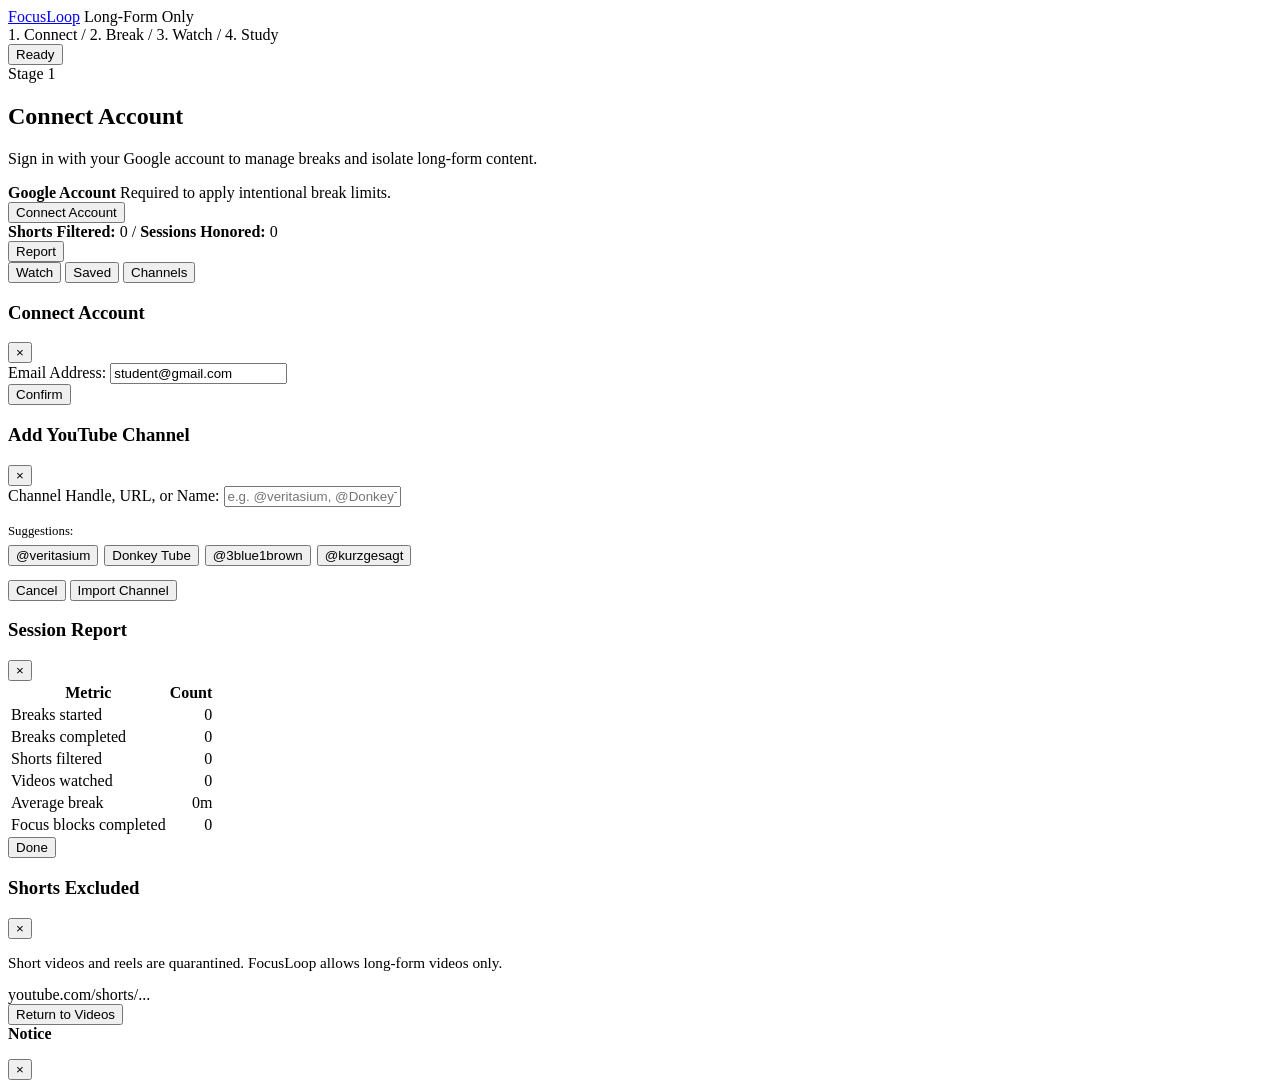
==== commit 85261d47: "feat: strict 2-color UI, mobile-responsive layout with bottom nav, PWA support, and simplified UX" ====
--- a/core/templates/index.html
+++ b/core/templates/index.html
@@ -2,60 +2,70 @@
 <html lang="en">
 <head>
   <meta charset="UTF-8">
-  <meta name="viewport" content="width=device-width, initial-scale=1.0">
-  <title>FocusLoop - Intentional YouTube & Break Boundary</title>
+  <meta name="viewport" content="width=device-width, initial-scale=1.0, maximum-scale=1.0, user-scalable=no">
+  <meta name="theme-color" content="#141414">
+  <meta name="apple-mobile-web-app-capable" content="yes">
+  <meta name="apple-mobile-web-app-status-bar-style" content="black-translucent">
+  <meta name="apple-mobile-web-app-title" content="FocusLoop">
+  <title>FocusLoop - Long-Form YouTube</title>
+  
+  <link rel="manifest" href="/static/manifest.json">
+  <link rel="apple-touch-icon" href="/static/img/icon-192.png">
   <link rel="stylesheet" href="/static/css/styles.css">
-  <link rel="icon" href="data:image/svg+xml,<svg xmlns=%22http://www.w3.org/2000/svg%22 viewBox=%220%22><text y=%2224%22 font-size=%2222%22>FL</text></svg>">
+  <link rel="icon" href="/static/img/icon-192.png">
 </head>
 <body>
 
-  <!-- Top Brand Navigation Bar -->
+  <!-- Top Navigation -->
   <header class="brand-navbar">
-    <a href="/" class="brand-logo-text">FocusLoop</a>
+    <div class="brand-nav-left">
+      <a href="/" class="brand-logo-text">FocusLoop</a>
+      <span class="brand-sub-badge">Long-Form Only</span>
+    </div>
 
     <div class="flow-stage-indicator" id="flow-stage-indicator">
       <span class="stage-step active" id="badge-step-1">1. Connect</span>
-      <span class="stage-arrow">→</span>
-      <span class="stage-step" id="badge-step-2">2. Break Time</span>
-      <span class="stage-arrow">→</span>
-      <span class="stage-step" id="badge-step-3">3. YouTube (No Shorts)</span>
-      <span class="stage-arrow">→</span>
-      <span class="stage-step" id="badge-step-4">4. Study Hours & Lock</span>
+      <span class="stage-arrow">/</span>
+      <span class="stage-step" id="badge-step-2">2. Break</span>
+      <span class="stage-arrow">/</span>
+      <span class="stage-step" id="badge-step-3">3. Watch</span>
+      <span class="stage-arrow">/</span>
+      <span class="stage-step" id="badge-step-4">4. Study</span>
     </div>
 
     <div class="brand-nav-action">
-      <button id="header-status-btn" class="pill-btn">
-        Focus Ready 🔒
+      <button id="btn-install-pwa" class="pill-btn pill-btn-sm pill-btn-outline" style="display: none;">
+        Install App
       </button>
+      <button id="header-status-btn" class="pill-btn pill-btn-sm">
+        Ready
+      </button>
     </div>
   </header>
 
-  <!-- Main Container for Sequential Progression -->
+  <!-- Main Container -->
   <main class="page-container">
     <div class="ux-flow-wrapper">
 
       <!-- ========================================================
-           STAGE 1: CONNECT TO GOOGLE / YOUTUBE ACCOUNT
+           STAGE 1: CONNECT GOOGLE / YOUTUBE ACCOUNT
            ======================================================== -->
       <section class="flow-card stage-section" id="stage-connect">
         <div class="flow-card-header">
-          <div class="step-badge">STAGE 1</div>
-          <h2 class="flow-title">Connect to YouTube / Google</h2>
+          <span class="step-badge">Stage 1</span>
+          <h2 class="flow-title">Connect Account</h2>
         </div>
         <p class="flow-desc">
-          Connect your Google account to enforce entertainment boundaries and quarantine YouTube Shorts.
+          Sign in with your Google account to manage breaks and isolate long-form content.
         </p>
 
         <div class="account-prompt-box" id="account-unconnected-box">
-          <div class="prompt-icon-group">
-            <div class="prompt-avatar-unconnected">YT</div>
-            <div class="prompt-text-group">
-              <strong class="prompt-title">Connect your Google Account</strong>
-              <span class="prompt-sub">Required to control YouTube access and block Shorts.</span>
-            </div>
-          </div>
-          <button id="btn-open-connect-modal" class="pill-btn">
-            Connect Google Account 🔑
+          <div class="prompt-text-group">
+            <strong class="prompt-title">Google Account</strong>
+            <span class="prompt-sub">Required to apply intentional break limits.</span>
+          </div>
+          <button id="btn-open-connect-modal" class="pill-btn" type="button">
+            Connect Account
           </button>
         </div>
 
@@ -63,14 +73,13 @@
           <div class="account-info-group">
             <div class="account-avatar" id="account-avatar-char">G</div>
             <div class="account-meta">
-              <span class="account-name" id="account-name-text">Google Account: student@gmail.com</span>
-              <span class="account-status-pill" id="account-status-pill">● Protected & Synced</span>
+              <span class="account-name" id="account-name-text">student@gmail.com</span>
+              <span class="account-status-pill" id="account-status-pill">Connected</span>
             </div>
           </div>
           <div class="account-actions">
-            <span class="badge-connected-verified">Active Shield ✓</span>
-            <button id="btn-proceed-to-break" class="pill-btn">
-              Continue to Choose Break Time →
+            <button id="btn-proceed-to-break" class="pill-btn" type="button">
+              Continue to Break Time
             </button>
           </div>
         </div>
@@ -82,18 +91,18 @@
            ======================================================== -->
       <section class="flow-card stage-section" id="stage-choose-break" style="display: none;">
         <div class="flow-card-header">
-          <div class="step-badge">STAGE 2</div>
-          <h2 class="flow-title">Choose Your Break Time</h2>
+          <span class="step-badge">Stage 2</span>
+          <h2 class="flow-title">Choose Break Duration</h2>
         </div>
         <p class="flow-desc">
-          How long would you like to take your break? You will be taken directly to YouTube (with Shorts strictly blocked).
+          Select your break duration. Shorts are strictly excluded.
         </p>
 
         <div class="break-choice-container">
           <div class="break-pill-options" id="break-options-group">
             <button type="button" class="break-choice-pill" data-minutes="5">
               <span class="choice-mins">5 min</span>
-              <span class="choice-sub">Quick rest</span>
+              <span class="choice-sub">Quick</span>
             </button>
             <button type="button" class="break-choice-pill" data-minutes="10">
               <span class="choice-mins">10 min</span>
@@ -105,304 +114,213 @@
             </button>
             <button type="button" class="break-choice-pill" data-minutes="20">
               <span class="choice-mins">20 min</span>
-              <span class="choice-sub">Long break</span>
+              <span class="choice-sub">Extended</span>
             </button>
           </div>
 
           <div class="custom-break-row">
-            <label for="input-custom-break" class="subrow-label">Or custom break minutes:</label>
-            <input type="number" id="input-custom-break" class="brand-input brand-input-sm" min="1" max="60" placeholder="15" value="15">
-          </div>
-
-          <div class="stage-action-bar" style="display: flex; flex-direction: column; gap: 12px; align-items: center; margin-top: 24px;">
-            <button id="btn-launch-youtube-break" class="pill-btn pill-btn-lg" style="width: 100%; max-width: 500px; font-weight: 700;">
-              Start Break & Browse Long-Form YouTube →
-            </button>
-            <span style="font-size: 0.85rem; color: var(--brand-text-muted); text-align: center;">
-              🛡️ Intentional entertainment only. Shorts loops and infinite reels remain strictly quarantined.
-            </span>
+            <label for="input-custom-break" class="subrow-label">Custom minutes:</label>
+            <input type="number" id="input-custom-break" class="brand-input brand-input-sm" min="1" max="60" value="15">
+          </div>
+
+          <div class="stage-action-bar">
+            <button id="btn-launch-youtube-break" class="pill-btn pill-btn-lg" type="button">
+              Start Break
+            </button>
           </div>
         </div>
       </section>
 
 
       <!-- ========================================================
-           STAGE 3: AUTHENTIC YOUTUBE BROWSING (STRICTLY NO SHORTS)
+           STAGE 3: YOUTUBE VIEWER (WATCH, SAVED, CHANNELS)
            ======================================================== -->
       <section class="flow-card stage-section yt-stage-container" id="stage-youtube-break" style="display: none;">
         
-        <!-- Sticky Break HUD & Safety Banner -->
+        <!-- Break Timer Bar -->
         <div class="sticky-break-timer-banner yt-break-hud" id="sticky-break-timer">
           <div class="sticky-timer-left">
-            <span class="yt-hud-pulse">●</span>
             <div class="sticky-timer-meta">
-              <span class="sticky-timer-caption">Intentional Break Active</span>
+              <span class="sticky-timer-caption">Break Time Remaining</span>
               <span class="sticky-timer-clock" id="break-live-clock">15:00</span>
             </div>
           </div>
-          <div class="yt-hud-center">
-            <span class="block-shorts-badge" id="badge-block-shorts">
-              🛡️ Shorts Quarantined • Long-Form Only
-            </span>
-          </div>
           <div class="sticky-timer-right">
-            <button id="btn-finish-break-now" class="pill-btn pill-btn-finish">
-              Finish Break & Start Study 🔒
-            </button>
-          </div>
-        </div>
-
-        <!-- Google Account YouTube Status Bar -->
-        <div class="yt-google-account-banner" id="yt-google-account-banner">
-          <div class="yt-account-badge-left">
-            <div class="yt-account-icon" id="yt-account-avatar-char">G</div>
-            <div class="yt-account-details">
-              <span class="yt-account-email" id="yt-account-email-label">Google Account: student@gmail.com</span>
-              <span class="yt-account-sub">Intentional Break Active • Entertainment Unlocked (Shorts Shield Running)</span>
-            </div>
-          </div>
-          <div class="yt-account-badge-right">
-            <span class="badge-connected-verified" style="font-size: 0.82rem; padding: 6px 14px;">
-              🛡️ Long-Form Shield Active
-            </span>
-          </div>
-        </div>
-
-        <!-- YouTube Brand App Bar & Search -->
-        <div class="yt-app-bar">
-          <div class="yt-app-brand">
-            <div class="yt-logo-badge">
-              <span class="yt-play-icon">▶</span>
-              <span class="yt-logo-title">YouTube</span>
-            </div>
-            <span class="yt-brand-pill">FocusLoop Break</span>
-          </div>
-
-          <!-- YouTube Search & Direct URL Input -->
-          <div class="yt-search-container">
-            <form id="yt-search-form" class="yt-search-form" onsubmit="return false;">
-              <div class="yt-search-input-wrap">
-                <span class="yt-search-lens-icon">🔍</span>
-                <input 
-                  type="text" 
-                  id="video-search-input" 
-                  class="yt-search-input" 
-                  placeholder="Search YouTube (e.g. Donkey Tube, Veritasium, Documentaries)..." 
-                  autocomplete="off"
-                  spellcheck="false"
-                >
-                <button type="button" id="btn-video-clear-search" class="yt-search-clear-btn" style="display: none;" title="Clear search">✕</button>
-              </div>
-              <button type="submit" id="btn-video-search" class="yt-search-submit-btn" title="Search">
-                <span>Search</span>
-              </button>
-            </form>
-          </div>
-
-          <div class="yt-app-actions">
-            <button id="btn-open-add-channel-modal" class="pill-btn pill-btn-sm" style="background: var(--brand-dark); color: var(--brand-canvas); font-weight: 700;" title="Add any YouTube channel to backend and strip shorts">
-              ➕ Add Channel
-            </button>
-            <button id="btn-test-shorts-intercept" class="pill-btn pill-btn-sm yt-btn-test-shorts" title="Simulate opening a /shorts/ URL to verify defense">
-              🧪 Test Shorts Defense
-            </button>
-          </div>
-        </div>
-
-        <!-- YouTube Navigation & Filter Chips Bar -->
+            <button id="btn-finish-break-now" class="pill-btn pill-btn-finish" type="button">
+              Finish Break & Study
+            </button>
+          </div>
+        </div>
+
+        <!-- Search Bar -->
+        <div class="yt-search-container">
+          <form id="yt-search-form" class="yt-search-form" onsubmit="return false;">
+            <div class="yt-search-input-wrap">
+              <input 
+                type="text" 
+                id="video-search-input" 
+                class="yt-search-input" 
+                placeholder="Search videos, creators, or paste link..." 
+                autocomplete="off"
+                spellcheck="false"
+              >
+              <button type="button" id="btn-video-clear-search" class="yt-search-clear-btn" style="display: none;">Clear</button>
+            </div>
+            <button type="submit" id="btn-video-search" class="yt-search-submit-btn">Search</button>
+          </form>
+        </div>
+
+        <!-- Primary Simple Tabs: Watch | Saved | Channels -->
         <div class="yt-navigation-bar">
           <div class="yt-nav-tabs">
             <button type="button" class="yt-nav-tab active" id="tab-home" data-tab="home">
-              <span class="tab-icon">🏠</span> Home Feed
+              Watch
+            </button>
+            <button type="button" class="yt-nav-tab" id="tab-saved" data-tab="saved">
+              Saved (<span id="saved-counter-badge">0</span>)
             </button>
             <button type="button" class="yt-nav-tab" id="tab-channels" data-tab="channels">
-              <span class="tab-icon">📺</span> Channels (<span id="channels-counter-badge">0</span>)
-            </button>
-            <button type="button" class="yt-nav-tab" id="tab-saved" data-tab="saved">
-              <span class="tab-icon">★</span> Saved Queue (<span id="saved-counter-badge">0</span>)
-            </button>
-            <button type="button" class="yt-nav-tab" id="tab-history" data-tab="history">
-              <span class="tab-icon">🕒</span> Watched (<span id="history-counter-badge">0</span>)
+              Channels (<span id="channels-counter-badge">0</span>)
             </button>
             <button type="button" class="yt-nav-tab" id="btn-surprise-pick">
-              <span class="tab-icon">🎲</span> Surprise Me
+              Random
             </button>
           </div>
 
           <div class="yt-categories-scroll">
             <button class="filter-pill active" data-cat="All" id="filter-all">All</button>
-            <button class="filter-pill" data-cat="Entertainment & Culture">Entertainment & Culture</button>
             <button class="filter-pill" data-cat="Science & Tech">Science & Tech</button>
             <button class="filter-pill" data-cat="Coding & Math">Coding & Math</button>
             <button class="filter-pill" data-cat="Engineering">Engineering</button>
             <button class="filter-pill" data-cat="History">History</button>
             <button class="filter-pill" data-cat="Nature">Nature</button>
-            <button class="filter-pill" data-cat="Craftsmanship">Craftsmanship</button>
-            <button class="filter-pill" data-cat="Art & Essays">Art & Essays</button>
-            <button class="filter-pill" data-cat="Music & Focus">Focus Music</button>
-            <button class="filter-pill" data-cat="Philosophy">Philosophy</button>
-          </div>
-        </div>
-
-        <!-- ====================================================
-             VIEW 1: YOUTUBE HOME / FEED (THUMBNAIL GRID)
-             ==================================================== -->
+            <button class="filter-pill" data-cat="Entertainment & Culture">Culture</button>
+            <button class="filter-pill" data-cat="Art & Essays">Essays</button>
+          </div>
+        </div>
+
+        <!-- TAB 1: WATCH / FEED VIEW -->
         <div id="yt-feed-view" class="yt-feed-view">
           <div class="yt-feed-header-row">
+            <h3 class="yt-feed-heading" id="feed-results-count">Long-Form Videos</h3>
+            <button id="btn-open-add-channel-top" class="pill-btn pill-btn-sm pill-btn-outline" type="button">
+              Add Channel
+            </button>
+          </div>
+
+          <!-- Video Grid -->
+          <div class="yt-video-grid" id="video-cards-grid"></div>
+        </div>
+
+        <!-- TAB 2: CHANNELS VIEW -->
+        <div id="yt-channels-view" class="yt-channels-view" style="display: none;">
+          <div class="yt-feed-header-row" id="channels-main-header">
             <div class="yt-feed-header-left">
-              <h3 class="yt-feed-heading" id="feed-results-count">Approved Long-Form Videos</h3>
-              <span class="yt-feed-sub">Filtered intentional content • Infinite loops stripped</span>
-            </div>
-            <div class="yt-feed-header-right" style="display: flex; gap: 8px; align-items: center;">
-              <span class="yt-grid-status-badge">100% Long-Form Only</span>
-            </div>
-          </div>
-
-          <!-- Real YouTube Video Thumbnail Grid -->
-          <div class="yt-video-grid" id="video-cards-grid">
-            <!-- Dynamically populated with YouTube video cards -->
-          </div>
-        </div>
-
-        <!-- ====================================================
-             VIEW 2: YOUTUBE WATCH / THEATER VIEW
-             ==================================================== -->
+              <h3 class="yt-feed-heading" id="channels-list-heading">Subscribed Channels</h3>
+              <span class="yt-feed-sub">Shorts are automatically excluded from all channels</span>
+            </div>
+            <div class="yt-feed-header-right">
+              <button id="btn-channels-add-new" class="pill-btn pill-btn-sm" type="button">
+                Add Channel
+              </button>
+            </div>
+          </div>
+
+          <!-- Active Channel Focus Banner -->
+          <div id="channel-focus-banner" class="channel-focus-banner" style="display: none;">
+            <div class="channel-banner-left">
+              <div class="channel-focus-avatar-wrap">
+                <img id="channel-focus-avatar" src="" alt="Channel" class="channel-focus-avatar-img">
+                <div id="channel-focus-avatar-fallback" class="channel-focus-avatar-fallback">C</div>
+              </div>
+              <div class="channel-focus-meta">
+                <h2 id="channel-focus-title" class="channel-focus-name">Channel</h2>
+                <div class="channel-subline-row">
+                  <span id="channel-focus-handle" class="channel-focus-handle">@handle</span>
+                  <span>-</span>
+                  <span id="channel-focus-subs" class="channel-focus-subs">Subscribers</span>
+                  <span>-</span>
+                  <span id="channel-focus-video-count" class="channel-focus-count">0 Videos</span>
+                </div>
+              </div>
+            </div>
+            <div class="channel-banner-right">
+              <button id="btn-back-to-all-channels" class="pill-btn pill-btn-sm pill-btn-outline" type="button">
+                Back to Channels
+              </button>
+            </div>
+          </div>
+
+          <!-- Channel Videos Grid -->
+          <div id="channel-videos-grid" class="yt-video-grid" style="display: none;"></div>
+
+          <!-- Channels Cards Directory Grid -->
+          <div id="channels-cards-grid" class="channels-cards-grid"></div>
+
+          <!-- Recommended Creators Shelf -->
+          <div class="popular-channels-shelf" id="popular-channels-shelf">
+            <div class="popular-shelf-header">
+              <h4>Recommended Channels</h4>
+              <span>Click to add</span>
+            </div>
+            <div id="popular-channels-chips" class="popular-channels-chips"></div>
+          </div>
+        </div>
+
+        <!-- THEATER / WATCH PLAYER VIEW -->
         <div id="yt-watch-view" class="yt-watch-view" style="display: none;">
           <div class="yt-watch-topbar">
-            <button id="btn-back-to-feed" class="pill-btn pill-btn-sm pill-btn-outline yt-back-btn">
-              ← Back to YouTube Feed
+            <button id="btn-back-to-feed" class="pill-btn pill-btn-sm pill-btn-outline" type="button">
+              Back to Videos
             </button>
             <div class="yt-watch-policy-pill">
-              <span>● Boundary Shield Active • Break Timer Running</span>
+              <span>Long-Form Video Active</span>
             </div>
           </div>
 
           <div class="yt-watch-layout">
-            <!-- Left: Main Video Player & Details -->
             <div class="yt-watch-main">
               <div class="yt-player-aspect-wrapper" id="inline-player-container">
-                <div class="inline-iframe-wrap" id="inline-player-iframe">
-                  <!-- YouTube iframe embed injected here -->
-                </div>
+                <div class="inline-iframe-wrap" id="inline-player-iframe"></div>
               </div>
 
               <div class="yt-video-details-card">
                 <h1 id="watch-video-title" class="watch-title-heading">Video Title</h1>
-                <span id="inline-player-title" style="display: none;"></span>
 
                 <div class="yt-video-toolbar">
                   <div class="yt-channel-info-group">
-                    <div class="yt-channel-avatar" id="watch-channel-avatar">Y</div>
+                    <div class="yt-channel-avatar" id="watch-channel-avatar">C</div>
                     <div class="yt-channel-names">
                       <span class="yt-channel-title" id="watch-channel-name">Channel</span>
-                      <span class="yt-channel-badge">Verified Intentional Creator</span>
                     </div>
                   </div>
 
                   <div class="yt-video-actions">
                     <button id="btn-watch-save" class="pill-btn pill-btn-sm pill-btn-outline" type="button">
-                      ★ Save to Queue
+                      Save Video
                     </button>
                     <button id="btn-watch-copy" class="pill-btn pill-btn-sm pill-btn-outline" type="button">
-                      🔗 Copy URL
+                      Copy Link
                     </button>
-                    <a id="btn-player-external-link" href="#" target="_blank" class="pill-btn pill-btn-sm pill-btn-outline">
-                      Open in YouTube ↗
-                    </a>
                   </div>
                 </div>
 
-                <!-- Video Description Box -->
                 <div class="yt-description-box" id="watch-description-box">
                   <div class="yt-desc-meta-row">
                     <span id="watch-duration-tag" class="yt-desc-pill">24 min</span>
-                    <span id="watch-category-tag" class="yt-desc-pill">Science & Tech</span>
-                    <span class="yt-desc-pill yt-desc-pill-shield">🛡️ Long-Form Verified</span>
+                    <span id="watch-category-tag" class="yt-desc-pill">Category</span>
                   </div>
-                  <p id="watch-video-desc" class="yt-desc-text">Video description...</p>
-                  <div class="yt-desc-notice">
-                    FocusLoop Rule: Videos under 5 minutes or infinite /shorts/ feeds are quarantined. This video was permitted under your active intentional break.
-                  </div>
+                  <p id="watch-video-desc" class="yt-desc-text">Video description</p>
                 </div>
               </div>
             </div>
 
-            <!-- Right: Up Next Intentional Long-Form Queue -->
+            <!-- Up Next List -->
             <div class="yt-watch-sidebar">
               <div class="yt-sidebar-header">
-                <h4>Up Next (Curated Long-Form)</h4>
-                <span class="yt-sidebar-sub">No algorithm traps</span>
+                <h4>Up Next</h4>
               </div>
-              <div class="yt-up-next-list" id="up-next-list">
-                <!-- Dynamically populated with related long-form videos -->
-              </div>
-            </div>
-          </div>
-        </div>
-
-        <!-- ====================================================
-             VIEW 3: YOUTUBE CHANNELS DIRECTORY (STRICTLY NO SHORTS)
-             ==================================================== -->
-        <div id="yt-channels-view" class="yt-channels-view" style="display: none;">
-          <div class="yt-feed-header-row" id="channels-main-header">
-            <div class="yt-feed-header-left">
-              <h3 class="yt-feed-heading" id="channels-list-heading">My Subscribed YouTube Channels</h3>
-              <span class="yt-feed-sub">Every channel's full long-form catalog • All Shorts strictly quarantined</span>
-            </div>
-            <div class="yt-feed-header-right">
-              <button id="btn-channels-add-new" class="pill-btn pill-btn-sm" type="button" style="background: var(--brand-dark); color: var(--brand-canvas); font-weight: 700;">
-                ➕ Add Another Channel
-              </button>
-            </div>
-          </div>
-
-          <!-- Active Channel Banner (when a single channel is selected) -->
-          <div id="channel-focus-banner" class="channel-focus-banner" style="display: none;">
-            <div class="channel-banner-left">
-              <div class="channel-focus-avatar-wrap">
-                <img id="channel-focus-avatar" src="" alt="Channel Avatar" class="channel-focus-avatar-img">
-                <div id="channel-focus-avatar-fallback" class="channel-focus-avatar-fallback">Y</div>
-              </div>
-              <div class="channel-focus-meta">
-                <div style="display: flex; align-items: center; gap: 8px;">
-                  <h2 id="channel-focus-title" class="channel-focus-name">Channel Name</h2>
-                  <span class="channel-badge-check" title="Verified Creator">✓</span>
-                </div>
-                <div class="channel-subline-row">
-                  <span id="channel-focus-handle" class="channel-focus-handle">@handle</span>
-                  <span>•</span>
-                  <span id="channel-focus-subs" class="channel-focus-subs">Subscribers</span>
-                  <span>•</span>
-                  <span id="channel-focus-video-count" class="channel-focus-count">0 Long-Form Videos</span>
-                </div>
-              </div>
-            </div>
-            <div class="channel-banner-right">
-              <span class="channel-shield-guarantee">🛡️ 100% Long-Form • Zero Shorts</span>
-              <button id="btn-back-to-all-channels" class="pill-btn pill-btn-sm pill-btn-outline" type="button">
-                ← All Channels
-              </button>
-            </div>
-          </div>
-
-          <!-- Channel Long-form Videos Grid (shown when viewing a specific channel) -->
-          <div id="channel-videos-grid" class="yt-video-grid" style="display: none;"></div>
-
-          <!-- Channels Cards Directory Grid (shown when viewing all channels) -->
-          <div id="channels-cards-grid" class="channels-cards-grid">
-            <!-- Dynamically populated with YouTube channel cards -->
-          </div>
-
-          <!-- Quick-Add Popular Creators Shelf -->
-          <div class="popular-channels-shelf" id="popular-channels-shelf">
-            <div class="popular-shelf-header">
-              <div>
-                <h4 style="margin: 0; font-size: 1.05rem;">Popular Intentional Creators</h4>
-                <span style="font-size: 0.85rem; color: var(--brand-text-muted);">1-Click Add via Backend (Shorts Excluded)</span>
-              </div>
-            </div>
-            <div id="popular-channels-chips" class="popular-channels-chips">
-              <!-- Dynamically populated with popular channel chips -->
+              <div class="yt-up-next-list" id="up-next-list"></div>
             </div>
           </div>
         </div>
@@ -411,21 +329,21 @@
 
 
       <!-- ========================================================
-           STAGE 4: ASK STUDY HOURS (TRIGGERED AFTER BREAK)
+           STAGE 4: STUDY TIME SELECTION
            ======================================================== -->
       <section class="flow-card stage-section" id="stage-ask-study" style="display: none;">
         <div class="flow-card-header">
-          <div class="step-badge">STAGE 4</div>
-          <h2 class="flow-title">Break is Over! How many hours will you study?</h2>
+          <span class="step-badge">Stage 4</span>
+          <h2 class="flow-title">Study Duration</h2>
         </div>
         <p class="flow-desc">
-          Rest time has concluded. Choose how many hours you will study, then FocusLoop will lock YouTube and close the entertainment app.
+          Break completed. Choose how long you will study before entertainment unlocks again.
         </p>
 
         <div class="study-hours-container">
           <div class="study-input-row">
-            <label for="study-task-input" class="input-label">What are you studying?</label>
-            <input type="text" id="study-task-input" class="brand-input" placeholder="e.g. Mathematics, Programming, Exam preparation" value="Deep Study Session">
+            <label for="study-task-input" class="input-label">Task or Subject:</label>
+            <input type="text" id="study-task-input" class="brand-input" placeholder="e.g. Reading, Programming, Math" value="Study Session">
           </div>
 
           <div class="study-hours-presets">
@@ -433,34 +351,27 @@
             <div class="hours-pills-row" id="study-hours-pills">
               <button type="button" class="hour-choice-pill" data-hours="1">
                 <span class="hour-title">1 Hour</span>
-                <span class="hour-sub">60 min focus</span>
               </button>
               <button type="button" class="hour-choice-pill active" data-hours="2">
                 <span class="hour-title">2 Hours</span>
-                <span class="hour-sub">120 min focus</span>
               </button>
               <button type="button" class="hour-choice-pill" data-hours="3">
                 <span class="hour-title">3 Hours</span>
-                <span class="hour-sub">180 min deep block</span>
               </button>
               <button type="button" class="hour-choice-pill" data-hours="4">
                 <span class="hour-title">4 Hours</span>
-                <span class="hour-sub">Extended study</span>
               </button>
             </div>
           </div>
 
           <div class="custom-study-row">
-            <label for="study-custom-hours" class="subrow-label">Or custom hours / minutes:</label>
-            <div style="display: flex; gap: 8px; align-items: center;">
-              <input type="number" id="study-custom-hours" class="brand-input brand-input-sm" min="0.5" max="12" step="0.5" placeholder="2" value="2">
-              <span style="font-weight: 700; font-size: 0.9rem;">hours</span>
-            </div>
+            <label for="study-custom-hours" class="subrow-label">Custom hours:</label>
+            <input type="number" id="study-custom-hours" class="brand-input brand-input-sm" min="0.5" max="12" step="0.5" value="2">
           </div>
 
           <div class="stage-action-bar">
-            <button id="btn-lock-and-close" class="pill-btn pill-btn-lg">
-              Lock YouTube & Close App 🔒
+            <button id="btn-lock-and-close" class="pill-btn pill-btn-lg" type="button">
+              Lock for Study
             </button>
           </div>
         </div>
@@ -468,67 +379,67 @@
 
 
       <!-- ========================================================
-           STAGE 5: APP CLOSED / YOUTUBE LOCKED OVERLAY
+           STAGE 5: LOCKED STUDY SESSION
            ======================================================== -->
       <section class="flow-card stage-section locked-stage-card" id="stage-app-locked" style="display: none;">
-        <div class="locked-icon-emblem">🔒</div>
-        <h2 class="locked-hero-title">YouTube is Locked for Study</h2>
+        <h2 class="locked-hero-title">Study Session Active</h2>
         <div class="locked-status-pill">
-          <span>● Shield Active • Entertainment Quarantined</span>
+          <span>Entertainment Locked</span>
         </div>
 
         <p class="locked-hero-sub" id="locked-task-notice">
-          FocusLoop has closed YouTube access. Go focus on your study block!
+          Focus on your study block. YouTube remains locked until the timer ends.
         </p>
 
-        <!-- Big Countdown Clock -->
         <div class="locked-countdown-box">
-          <span class="locked-clock-label">Time Remaining in Study Session</span>
+          <span class="locked-clock-label">Time Remaining</span>
           <div class="locked-clock-digits" id="locked-clock-digits">02:00:00</div>
         </div>
 
         <div class="locked-test-row">
-          <button id="btn-test-locked-youtube" class="pill-btn pill-btn-outline">
-            Simulate Temptation (Test Lock Defense)
+          <button id="btn-test-locked-youtube" class="pill-btn pill-btn-outline" type="button">
+            Simulate Temptation
           </button>
-          <button id="btn-end-study-lock" class="pill-btn pill-btn-sm pill-btn-outline">
-            Emergency Session End
+          <button id="btn-end-study-lock" class="pill-btn pill-btn-sm pill-btn-outline" type="button">
+            End Session
           </button>
         </div>
       </section>
 
-
-      <!-- ========================================================
-           SUBTLE TELEMETRY FOOTER BAR
-           ======================================================== -->
+      <!-- Minimal Telemetry Footer -->
       <footer class="flow-footer-summary">
         <div class="footer-stats-group">
           <span class="footer-stat-item">
-            <strong>Temptations Blocked:</strong> <span id="num-yt-focus">17</span>
+            <strong>Shorts Filtered:</strong> <span id="num-shorts-blocked">0</span>
           </span>
-          <span class="stat-separator">•</span>
+          <span class="stat-separator">/</span>
           <span class="footer-stat-item">
-            <strong>Shorts Intercepted:</strong> <span id="num-shorts-blocked">91</span>
+            <strong>Sessions Honored:</strong> <span id="num-breaks-completed">0</span>
           </span>
-          <span class="stat-separator">•</span>
-          <span class="footer-stat-item">
-            <strong>Discipline:</strong> <span id="num-breaks-completed">21 / 24</span>
-          </span>
-          <span class="stat-separator">•</span>
-          <span class="footer-stat-item">
-            <strong>Avg Break:</strong> <span id="num-avg-break">17.1m</span>
-          </span>
         </div>
 
         <div class="footer-btn-group">
-          <button class="pill-btn pill-btn-sm pill-btn-outline" id="btn-view-analytics-modal">
-            Attention Report ↗
+          <button class="pill-btn pill-btn-sm pill-btn-outline" id="btn-view-analytics-modal" type="button">
+            Report
           </button>
         </div>
       </footer>
 
     </div>
   </main>
+
+  <!-- Mobile Bottom Navigation Bar -->
+  <nav class="mobile-bottom-nav" id="mobile-bottom-nav">
+    <button type="button" class="mobile-nav-item active" id="mob-nav-watch">
+      <span class="mobile-nav-label">Watch</span>
+    </button>
+    <button type="button" class="mobile-nav-item" id="mob-nav-saved">
+      <span class="mobile-nav-label">Saved</span>
+    </button>
+    <button type="button" class="mobile-nav-item" id="mob-nav-channels">
+      <span class="mobile-nav-label">Channels</span>
+    </button>
+  </nav>
 
   <!-- ========================================================
        MODAL: CONNECT ACCOUNT
@@ -536,181 +447,124 @@
   <div id="modal-connect-account" class="modal-backdrop">
     <div class="modal-sheet">
       <div class="modal-header-row">
-        <h3>Connect YouTube & Google</h3>
-        <button class="modal-close-btn" id="btn-close-connect-modal">&times;</button>
+        <h3>Connect Account</h3>
+        <button class="modal-close-btn" id="btn-close-connect-modal" type="button">&times;</button>
       </div>
 
       <div class="modal-content-body">
-        <p style="font-size: 0.95rem; color: var(--brand-text-muted); margin-bottom: 20px;">
-          Connect your account so FocusLoop can enforce study boundaries and quarantine infinite-scroll Shorts.
-        </p>
-
         <div class="connect-form-group">
-          <label for="connect-email-input" class="input-label">Google / YouTube Email:</label>
-          <input type="email" id="connect-email-input" class="brand-input" placeholder="e.g. student@gmail.com" value="student@gmail.com">
-        </div>
-
-        <div style="margin-top: 14px; margin-bottom: 20px;">
-          <span class="input-label" style="font-size: 0.82rem;">Quick demo profile:</span>
-          <div style="display: flex; gap: 8px; margin-top: 6px;">
-            <button type="button" class="pill-btn pill-btn-sm pill-btn-outline" id="btn-preset-email-1">student@gmail.com</button>
-            <button type="button" class="pill-btn pill-btn-sm pill-btn-outline" id="btn-preset-email-2">focus.engineer@gmail.com</button>
-          </div>
-        </div>
-
-        <div class="connect-rules-card">
-          <strong style="font-size: 0.9rem;">Boundary Enforcements:</strong>
-          <ul style="font-size: 0.85rem; color: var(--brand-text-muted); margin-top: 8px; padding-left: 20px; line-height: 1.6;">
-            <li>YouTube is locked during study blocks (redirects to defense screen)</li>
-            <li>YouTube Shorts are strictly quarantined during break mode</li>
-          </ul>
+          <label for="connect-email-input" class="input-label">Email Address:</label>
+          <input type="email" id="connect-email-input" class="brand-input" placeholder="student@gmail.com" value="student@gmail.com">
         </div>
       </div>
 
       <div class="modal-footer-row">
-        <button class="pill-btn" id="btn-confirm-connect">Authorize & Connect Account</button>
+        <button class="pill-btn" id="btn-confirm-connect" type="button">Confirm</button>
       </div>
     </div>
   </div>
 
-  <!-- MODAL: Interaction Analytics Table -->
-  <div id="modal-analytics" class="modal-backdrop">
-    <div class="modal-sheet">
-      <div class="modal-header-row">
-        <h3>Attention & Friction Report</h3>
-        <button class="modal-close-btn" id="btn-close-analytics">&times;</button>
-      </div>
-
-      <div class="modal-content-body">
-        <p style="font-size: 0.95rem; color: var(--brand-text-muted); margin-bottom: 20px;">
-          Measuring <strong>behavior around the boundary</strong> rather than merely counting passive screen time.
-        </p>
-
-        <table class="minimal-table">
-          <thead>
-            <tr>
-              <th>Metric</th>
-              <th style="text-align: right;">Value</th>
-              <th>Behavioral Meaning</th>
-            </tr>
-          </thead>
-          <tbody id="analytics-tbody">
-            <tr><td>Breaks started</td><td style="text-align: right;" class="bold-val" id="tb-breaks-started">24</td><td>Intentional rest initiated</td></tr>
-            <tr><td>Breaks completed</td><td style="text-align: right;" class="bold-val" id="tb-breaks-completed">21</td><td>Sessions finished cleanly</td></tr>
-            <tr><td>Shorts blocked</td><td style="text-align: right;" class="bold-val" id="tb-shorts-blocked">91</td><td>Autopilot dopamine loops prevented</td></tr>
-            <tr><td>Long videos watched</td><td style="text-align: right;" class="bold-val" id="tb-long-videos">18</td><td>Intentional deep consumption</td></tr>
-            <tr><td>Avg break</td><td style="text-align: right;" class="bold-val" id="tb-avg-break">17.1m</td><td>Real consumption duration</td></tr>
-            <tr><td>Avg planned break</td><td style="text-align: right;" class="bold-val" id="tb-avg-planned">20m</td><td>Committed expectation</td></tr>
-            <tr><td>Break overruns</td><td style="text-align: right;" class="bold-val" id="tb-overruns">3</td><td>Discipline boundary breached</td></tr>
-            <tr><td>YouTube attempts during focus</td><td style="text-align: right;" class="bold-val" id="tb-yt-focus">17</td><td><strong>Temptation metric</strong></td></tr>
-            <tr><td>Focus sessions completed</td><td style="text-align: right;" class="bold-val" id="tb-focus-completed">19</td><td>Deep work blocks honored</td></tr>
-          </tbody>
-        </table>
-      </div>
-
-      <div class="modal-footer-row">
-        <button class="pill-btn" id="btn-done-analytics">Done</button>
-      </div>
-    </div>
-  </div>
-
-  <!-- MODAL: Shorts Quarantined Defense Alert -->
-  <div id="modal-shorts-quarantined" class="modal-backdrop">
-    <div class="modal-sheet modal-quarantine-sheet">
-      <div class="modal-header-row">
-        <div style="display: flex; align-items: center; gap: 10px;">
-          <span class="quarantine-icon-circle">🚫</span>
-          <h3 style="color: #b91c1c;">YouTube Shorts Quarantined!</h3>
-        </div>
-        <button class="modal-close-btn" id="btn-close-quarantine-modal">&times;</button>
-      </div>
-
-      <div class="modal-content-body">
-        <div class="quarantine-hero-box">
-          <div class="quarantine-shield-badge">🛡️ Boundary Enforced</div>
-          <p class="quarantine-main-msg">
-            FocusLoop strictly intercepts <strong>/shorts/*</strong> navigation and short-form infinite reels.
-          </p>
-          <div class="quarantine-url-pill" id="quarantine-intercepted-url">
-            youtube.com/shorts/...
-          </div>
-        </div>
-
-        <div class="quarantine-reasons-card">
-          <strong>Why is this blocked during your break?</strong>
-          <ul class="quarantine-reasons-list">
-            <li><strong>Dopamine hijacking:</strong> Shorts are engineered for frictionless, infinite autopilot scrolling that overruns planned breaks.</li>
-            <li><strong>Intentional entertainment only:</strong> Your break allows full-length documentary, educational, music, and deep video essays.</li>
-            <li><strong>Telemetry logged:</strong> This interception has been recorded in your attention report to measure declining impulse dependency.</li>
-          </ul>
-        </div>
-      </div>
-
-      <div class="modal-footer-row quarantine-footer-actions">
-        <button class="pill-btn pill-btn-outline" id="btn-quarantine-surprise">
-          🎲 Play a Long-Form Video Instead
-        </button>
-        <button class="pill-btn pill-btn-quarantine-dismiss" id="btn-dismiss-quarantine">
-          Return to YouTube Feed 🌿
-        </button>
-      </div>
   <!-- ========================================================
-       MODAL: ADD YOUTUBE CHANNEL (BACKEND INGESTION)
+       MODAL: ADD YOUTUBE CHANNEL
        ======================================================== -->
   <div id="modal-add-channel" class="modal-backdrop">
     <div class="modal-sheet">
       <div class="modal-header-row">
-        <div style="display: flex; align-items: center; gap: 10px;">
-          <span style="font-size: 1.4rem;">📺</span>
-          <h3>Add YouTube Channel to Backend</h3>
-        </div>
-        <button class="modal-close-btn" id="btn-close-add-channel-modal">&times;</button>
+        <h3>Add YouTube Channel</h3>
+        <button class="modal-close-btn" id="btn-close-add-channel-modal" type="button">&times;</button>
       </div>
 
       <div class="modal-content-body">
-        <p style="font-size: 0.92rem; color: var(--brand-text-muted); margin-bottom: 16px;">
-          Add any channel to your library using its link, <code>@handle</code>, or name. FocusLoop's backend engine will import all their uploads and <strong>strictly exclude every short video</strong>.
-        </p>
-
         <div class="connect-form-group">
           <label for="input-channel-query" class="input-label">Channel Handle, URL, or Name:</label>
           <input 
             type="text" 
             id="input-channel-query" 
             class="brand-input" 
-            placeholder="e.g. @veritasium, @DonkeyTube, https://youtube.com/@3blue1brown"
+            placeholder="e.g. @veritasium, @DonkeyTube, @3blue1brown"
             autocomplete="off"
           >
         </div>
 
-        <div style="margin-top: 14px; margin-bottom: 18px;">
-          <span class="input-label" style="font-size: 0.82rem;">Quick Suggestions:</span>
-          <div style="display: flex; gap: 8px; flex-wrap: wrap; margin-top: 6px;" id="add-channel-suggestions">
+        <div style="margin-top: 14px; margin-bottom: 14px;">
+          <span class="input-label" style="font-size: 0.8rem;">Suggestions:</span>
+          <div style="display: flex; gap: 6px; flex-wrap: wrap; margin-top: 6px;">
             <button type="button" class="pill-btn pill-btn-sm pill-btn-outline btn-suggest-handle" data-handle="@veritasium">@veritasium</button>
             <button type="button" class="pill-btn pill-btn-sm pill-btn-outline btn-suggest-handle" data-handle="Donkey Tube">Donkey Tube</button>
             <button type="button" class="pill-btn pill-btn-sm pill-btn-outline btn-suggest-handle" data-handle="@3blue1brown">@3blue1brown</button>
             <button type="button" class="pill-btn pill-btn-sm pill-btn-outline btn-suggest-handle" data-handle="@kurzgesagt">@kurzgesagt</button>
-            <button type="button" class="pill-btn pill-btn-sm pill-btn-outline btn-suggest-handle" data-handle="@HubermanLab">@HubermanLab</button>
-            <button type="button" class="pill-btn pill-btn-sm pill-btn-outline btn-suggest-handle" data-handle="@greatartexplained">@greatartexplained</button>
-          </div>
-        </div>
-
-        <div class="connect-rules-card">
-          <strong style="font-size: 0.88rem; color: #166534;">🛡️ Shorts Quarantine Policy:</strong>
-          <ul style="font-size: 0.82rem; color: var(--brand-text-muted); margin-top: 6px; padding-left: 18px; line-height: 1.5;">
-            <li>Videos &le; 60 seconds are strictly rejected.</li>
-            <li>Reels and <code>#shorts</code> tags are quarantined and excluded.</li>
-            <li>Only intentional long-form videos will be added to your feed.</li>
-          </ul>
-        </div>
-
-        <div id="add-channel-feedback" style="display: none; margin-top: 14px; padding: 12px; border-radius: 8px; font-size: 0.88rem;"></div>
+          </div>
+        </div>
+
+        <div id="add-channel-feedback" style="display: none; margin-top: 10px; padding: 10px; border-radius: 6px; font-size: 0.85rem;"></div>
       </div>
 
       <div class="modal-footer-row">
         <button class="pill-btn pill-btn-outline" id="btn-cancel-add-channel" type="button">Cancel</button>
         <button class="pill-btn" id="btn-submit-add-channel" type="button">
-          Import Channel & Strip Shorts 🚀
+          Import Channel
+        </button>
+      </div>
+    </div>
+  </div>
+
+  <!-- ========================================================
+       MODAL: ANALYTICS REPORT
+       ======================================================== -->
+  <div id="modal-analytics" class="modal-backdrop">
+    <div class="modal-sheet">
+      <div class="modal-header-row">
+        <h3>Session Report</h3>
+        <button class="modal-close-btn" id="btn-close-analytics" type="button">&times;</button>
+      </div>
+
+      <div class="modal-content-body">
+        <table class="minimal-table">
+          <thead>
+            <tr>
+              <th>Metric</th>
+              <th style="text-align: right;">Count</th>
+            </tr>
+          </thead>
+          <tbody id="analytics-tbody">
+            <tr><td>Breaks started</td><td style="text-align: right;" id="tb-breaks-started">0</td></tr>
+            <tr><td>Breaks completed</td><td style="text-align: right;" id="tb-breaks-completed">0</td></tr>
+            <tr><td>Shorts filtered</td><td style="text-align: right;" id="tb-shorts-blocked">0</td></tr>
+            <tr><td>Videos watched</td><td style="text-align: right;" id="tb-long-videos">0</td></tr>
+            <tr><td>Average break</td><td style="text-align: right;" id="tb-avg-break">0m</td></tr>
+            <tr><td>Focus blocks completed</td><td style="text-align: right;" id="tb-focus-completed">0</td></tr>
+          </tbody>
+        </table>
+      </div>
+
+      <div class="modal-footer-row">
+        <button class="pill-btn" id="btn-done-analytics" type="button">Done</button>
+      </div>
+    </div>
+  </div>
+
+  <!-- ========================================================
+       MODAL: SHORTS QUARANTINED DEFENSE
+       ======================================================== -->
+  <div id="modal-shorts-quarantined" class="modal-backdrop">
+    <div class="modal-sheet">
+      <div class="modal-header-row">
+        <h3>Shorts Excluded</h3>
+        <button class="modal-close-btn" id="btn-close-quarantine-modal" type="button">&times;</button>
+      </div>
+
+      <div class="modal-content-body">
+        <p style="font-size: 0.95rem; margin-bottom: 14px;">
+          Short videos and reels are quarantined. FocusLoop allows long-form videos only.
+        </p>
+        <div class="quarantine-url-pill" id="quarantine-intercepted-url">
+          youtube.com/shorts/...
+        </div>
+      </div>
+
+      <div class="modal-footer-row">
+        <button class="pill-btn" id="btn-dismiss-quarantine" type="button">
+          Return to Videos
         </button>
       </div>
     </div>
@@ -719,10 +573,10 @@
   <!-- Toast Notification -->
   <div id="brand-toast" class="brand-toast">
     <div class="toast-copy">
-      <strong id="toast-heading">Boundary Enforced</strong>
-      <p id="toast-text">YouTube is locked during focus mode.</p>
-    </div>
-    <button class="toast-close-x" id="btn-toast-close">&times;</button>
+      <strong id="toast-heading">Notice</strong>
+      <p id="toast-text"></p>
+    </div>
+    <button class="toast-close-x" id="btn-toast-close" type="button">&times;</button>
   </div>
 
   <script src="/static/js/app.js"></script>
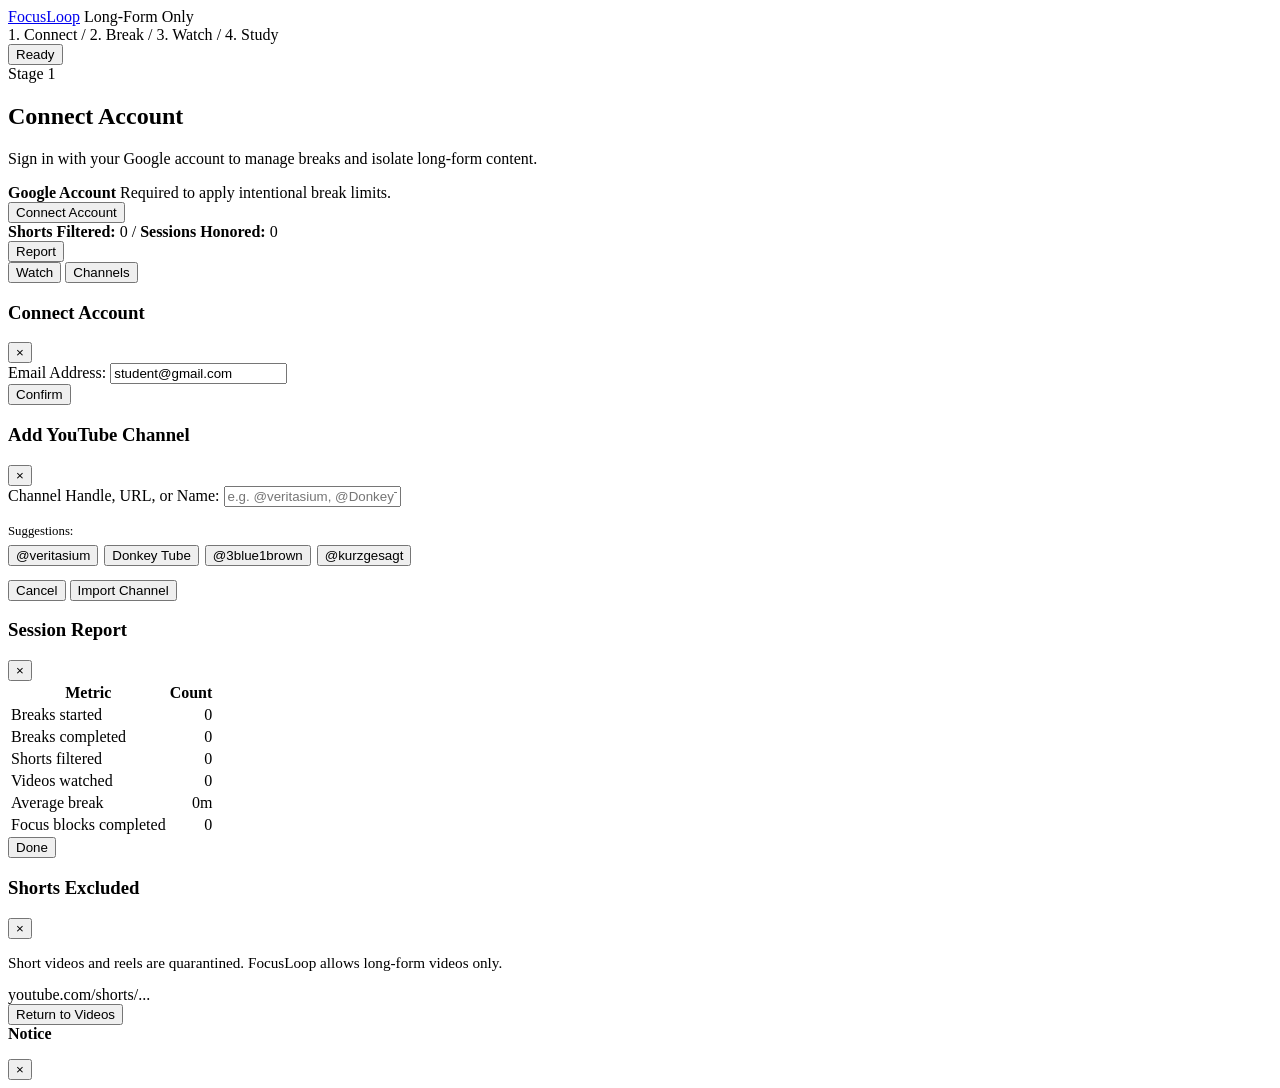
==== commit bee7b1ff: "Remove Saved functionality and Categories" ====
--- a/core/templates/index.html
+++ b/core/templates/index.html
@@ -176,9 +176,7 @@
             <button type="button" class="yt-nav-tab active" id="tab-home" data-tab="home">
               Watch
             </button>
-            <button type="button" class="yt-nav-tab" id="tab-saved" data-tab="saved">
-              Saved (<span id="saved-counter-badge">0</span>)
-            </button>
+
             <button type="button" class="yt-nav-tab" id="tab-channels" data-tab="channels">
               Channels (<span id="channels-counter-badge">0</span>)
             </button>
@@ -187,16 +185,7 @@
             </button>
           </div>
 
-          <div class="yt-categories-scroll">
-            <button class="filter-pill active" data-cat="All" id="filter-all">All</button>
-            <button class="filter-pill" data-cat="Science & Tech">Science & Tech</button>
-            <button class="filter-pill" data-cat="Coding & Math">Coding & Math</button>
-            <button class="filter-pill" data-cat="Engineering">Engineering</button>
-            <button class="filter-pill" data-cat="History">History</button>
-            <button class="filter-pill" data-cat="Nature">Nature</button>
-            <button class="filter-pill" data-cat="Entertainment & Culture">Culture</button>
-            <button class="filter-pill" data-cat="Art & Essays">Essays</button>
-          </div>
+
         </div>
 
         <!-- TAB 1: WATCH / FEED VIEW -->
@@ -296,9 +285,7 @@
                   </div>
 
                   <div class="yt-video-actions">
-                    <button id="btn-watch-save" class="pill-btn pill-btn-sm pill-btn-outline" type="button">
-                      Save Video
-                    </button>
+
                     <button id="btn-watch-copy" class="pill-btn pill-btn-sm pill-btn-outline" type="button">
                       Copy Link
                     </button>
@@ -433,9 +420,7 @@
     <button type="button" class="mobile-nav-item active" id="mob-nav-watch">
       <span class="mobile-nav-label">Watch</span>
     </button>
-    <button type="button" class="mobile-nav-item" id="mob-nav-saved">
-      <span class="mobile-nav-label">Saved</span>
-    </button>
+
     <button type="button" class="mobile-nav-item" id="mob-nav-channels">
       <span class="mobile-nav-label">Channels</span>
     </button>
